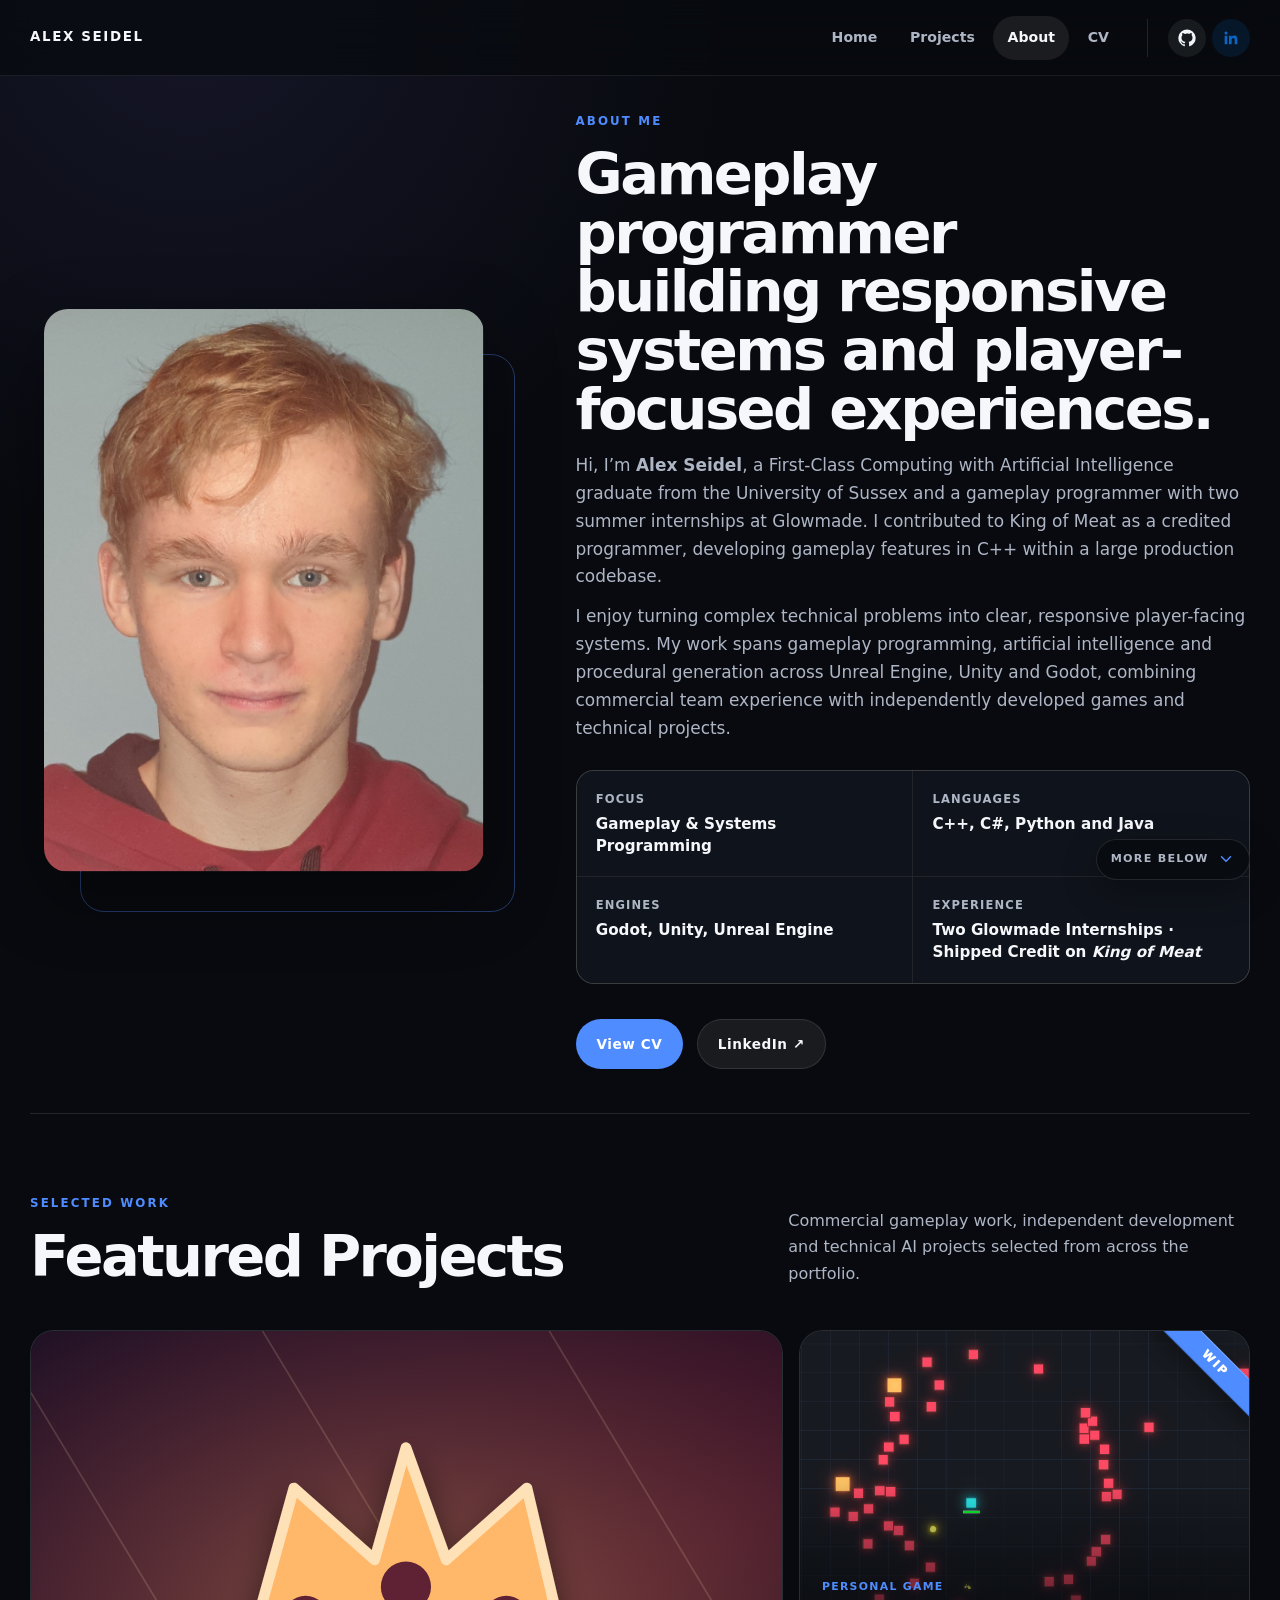
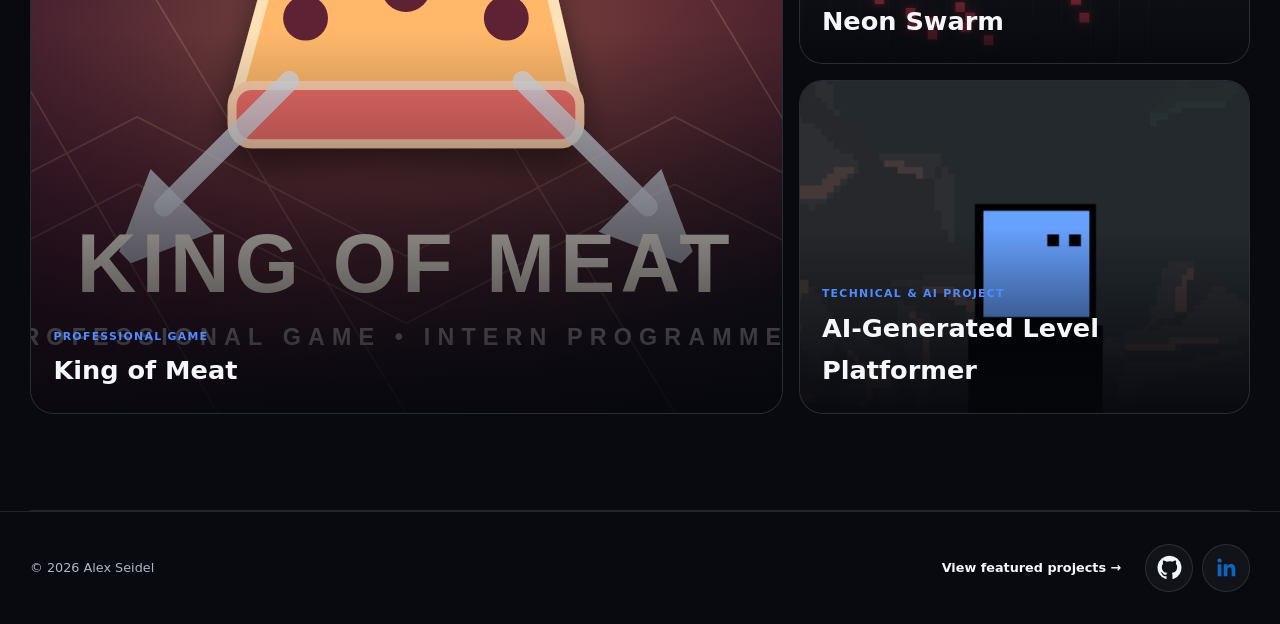
==== about/index.html @ 3e4a8577 "Use directory URLs; add index pages Introduce directory-style pages and clean root redirects. Adds i" ====
<!doctype html>
<html lang="en">
<head>
  <meta charset="utf-8">
  <meta name="viewport" content="width=device-width, initial-scale=1">
  <meta name="description" content="About the game developer behind this portfolio.">
  <title>About Alex Seidel — Graduate Gameplay Programmer</title>
  <link rel="stylesheet" href="../assets/css/styles.css">
</head>
<body>
  <a class="skip-link" href="#main">Skip to content</a>
  <header class="site-header">
    <div class="site-header__inner">
      <a class="brand" href="../">Alex Seidel</a>
      <button class="menu-button" type="button" aria-label="Toggle navigation" aria-expanded="false" data-menu-button><span></span></button>
      <nav class="site-nav" aria-label="Primary navigation" data-nav>
        <a href="../">Home</a>
        <a href="../projects/">Projects</a>
        <a href="../about/" aria-current="page">About</a>
        <a href="../cv/">CV</a>
        <div class="site-nav__socials" aria-label="Social links">
          <a class="social-link" data-social-link="github" href="https://github.com/your-username" target="_blank" rel="noreferrer noopener" aria-label="Alex Seidel on GitHub" title="GitHub">
            <svg viewBox="0 0 24 24" aria-hidden="true" focusable="false"><path fill="currentColor" d="M12 .7a11.5 11.5 0 0 0-3.64 22.41c.58.11.79-.25.79-.56v-2.23c-3.23.7-3.91-1.37-3.91-1.37-.53-1.34-1.29-1.7-1.29-1.7-1.05-.72.08-.71.08-.71 1.17.08 1.78 1.2 1.78 1.2 1.04 1.78 2.72 1.27 3.39.97.1-.75.41-1.27.74-1.56-2.58-.29-5.29-1.29-5.29-5.69 0-1.26.45-2.28 1.19-3.09-.12-.29-.52-1.47.11-3.05 0 0 .97-.31 3.16 1.18A10.9 10.9 0 0 1 12 6.11c.98 0 1.96.13 2.87.39 2.19-1.49 3.16-1.18 3.16-1.18.63 1.58.23 2.76.11 3.05.74.81 1.19 1.83 1.19 3.09 0 4.42-2.72 5.39-5.31 5.68.42.36.79 1.08.79 2.18v3.23c0 .31.21.67.8.56A11.5 11.5 0 0 0 12 .7Z"/></svg>
          </a>
          <a class="social-link" data-social-link="linkedin" href="https://www.linkedin.com/in/your-profile/" target="_blank" rel="noreferrer noopener" aria-label="Alex Seidel on LinkedIn" title="LinkedIn">
            <svg viewBox="0 0 24 24" aria-hidden="true" focusable="false"><path fill="currentColor" d="M20.45 20.45h-3.56v-5.57c0-1.33-.02-3.04-1.85-3.04-1.86 0-2.14 1.45-2.14 2.94v5.67H9.34V8.98h3.42v1.57h.05c.47-.9 1.64-1.85 3.37-1.85 3.6 0 4.27 2.37 4.27 5.46v6.29ZM5.32 7.41a2.06 2.06 0 1 1 0-4.12 2.06 2.06 0 0 1 0 4.12Zm1.78 13.04H3.54V8.98H7.1v11.47Z"/></svg>
          </a>
        </div>
      </nav>
    </div>
  </header>

  <main id="main">
    <section class="about-layout">
      <div class="about-portrait" data-reveal>
        <img src="../assets/images/alex-seidel.png" alt="Portrait of Alex Seidel">
      </div>
      <div class="about-copy" data-reveal>
        <p class="section-kicker">About me</p>
        <h2>Gameplay programmer building responsive systems and player-focused experiences.</h2>
        <p>Hi, I’m <strong>Alex Seidel</strong>, a First-Class Computing with Artificial Intelligence graduate from the University of Sussex and a gameplay programmer with two summer internships at Glowmade. I contributed to King of Meat as a credited programmer, developing gameplay features in C++ within a large production codebase.</p>
        <p>I enjoy turning complex technical problems into clear, responsive player-facing systems. My work spans gameplay programming, artificial intelligence and procedural generation across Unreal Engine, Unity and Godot, combining commercial team experience with independently developed games and technical projects.</p>
        <div class="about-facts">
          <div><span>Focus</span><strong>Gameplay & Systems Programming</strong></div>
          <div><span>Languages</span><strong>C++, C#, Python and Java</strong></div>
          <div><span>Engines</span><strong>Godot, Unity, Unreal Engine</strong></div>
          <div><span>Experience</span><strong>Two Glowmade Internships · Shipped Credit on <i>King of Meat</i></strong></div>
        </div>
        <div class="button-row">
          <a class="button button--primary" href="../cv/">View CV</a>
          <a class="button button--secondary" data-social-link="linkedin" href="https://www.linkedin.com/in/your-profile/" target="_blank" rel="noreferrer noopener">LinkedIn ↗</a>
        </div>
      </div>
      <a class="about-scroll-indicator" href="#about-gallery-title" data-scroll-indicator aria-label="Scroll to featured projects">
        <span>More below</span>
        <svg viewBox="0 0 24 24" aria-hidden="true" focusable="false"><path d="m6 9 6 6 6-6" fill="none" stroke="currentColor" stroke-width="2" stroke-linecap="round" stroke-linejoin="round"/></svg>
      </a>
    </section>

    <section class="about-gallery section-shell section-shell--bordered" aria-labelledby="about-gallery-title">
      <div class="section-heading" data-reveal>
        <div>
          <p class="section-kicker">Selected work</p>
          <h2 id="about-gallery-title">Featured Projects</h2>
        </div>
        <p>Commercial gameplay work, independent development and technical AI projects selected from across the portfolio.</p>
      </div>
      <div class="about-gallery__grid">
        <a class="about-gallery__item about-gallery__item--feature" href="../project/?id=king-of-meat" data-project-id="king-of-meat" data-reveal>
          <img src="https://images.ctfassets.net/z4mnmfs6j6sv/4h1LHXbkjEUbbGQlOaBVBi/f0c1cd339eadbcf42a7bb55231d78669/KoM_StandardEdition_KeyArt2.jpg" alt="Official King of Meat cover artwork" referrerpolicy="no-referrer" onerror="this.onerror=null;this.src='../assets/images/project-king-of-meat.svg'">
          <span class="about-gallery__caption"><small>Professional game</small><strong>King of Meat</strong></span>
        </a>
        <a class="about-gallery__item" href="../project/?id=neon-swarm" data-project-id="neon-swarm" data-reveal>
          <img src="../assets/images/project-neon-swarm-cover.png" alt="Neon Swarm gameplay screenshot with player, enemies and glowing projectiles" loading="lazy">
          <span class="about-gallery__caption"><small>Personal game</small><strong>Neon Swarm</strong></span>
        </a>
        <a class="about-gallery__item" href="../project/?id=ai-level-platformer" data-project-id="ai-level-platformer" data-reveal>
          <img src="../assets/images/project-ai-level-platformer-cover.png" alt="AI-Generated Level Platformer gameplay artwork" loading="lazy">
          <span class="about-gallery__caption"><small>Technical &amp; AI Project</small><strong>AI-Generated Level Platformer</strong></span>
        </a>
      </div>
    </section>
  </main>

  <footer class="site-footer">
    <div class="site-footer__inner"><span>© <span data-current-year></span> Alex Seidel</span><div class="site-footer__end"><a class="footer-project-link" href="../projects/">View featured projects →</a><div class="social-links" aria-label="Social links">
        <a class="social-link" data-social-link="github" href="https://github.com/your-username" target="_blank" rel="noreferrer noopener" aria-label="Alex Seidel on GitHub" title="GitHub">
          <svg viewBox="0 0 24 24" aria-hidden="true" focusable="false"><path fill="currentColor" d="M12 .7a11.5 11.5 0 0 0-3.64 22.41c.58.11.79-.25.79-.56v-2.23c-3.23.7-3.91-1.37-3.91-1.37-.53-1.34-1.29-1.7-1.29-1.7-1.05-.72.08-.71.08-.71 1.17.08 1.78 1.2 1.78 1.2 1.04 1.78 2.72 1.27 3.39.97.1-.75.41-1.27.74-1.56-2.58-.29-5.29-1.29-5.29-5.69 0-1.26.45-2.28 1.19-3.09-.12-.29-.52-1.47.11-3.05 0 0 .97-.31 3.16 1.18A10.9 10.9 0 0 1 12 6.11c.98 0 1.96.13 2.87.39 2.19-1.49 3.16-1.18 3.16-1.18.63 1.58.23 2.76.11 3.05.74.81 1.19 1.83 1.19 3.09 0 4.42-2.72 5.39-5.31 5.68.42.36.79 1.08.79 2.18v3.23c0 .31.21.67.8.56A11.5 11.5 0 0 0 12 .7Z"/></svg>
        </a>
        <a class="social-link" data-social-link="linkedin" href="https://www.linkedin.com/in/your-profile/" target="_blank" rel="noreferrer noopener" aria-label="Alex Seidel on LinkedIn" title="LinkedIn">
          <svg viewBox="0 0 24 24" aria-hidden="true" focusable="false"><path fill="currentColor" d="M20.45 20.45h-3.56v-5.57c0-1.33-.02-3.04-1.85-3.04-1.86 0-2.14 1.45-2.14 2.94v5.67H9.34V8.98h3.42v1.57h.05c.47-.9 1.64-1.85 3.37-1.85 3.6 0 4.27 2.37 4.27 5.46v6.29ZM5.32 7.41a2.06 2.06 0 1 1 0-4.12 2.06 2.06 0 0 1 0 4.12Zm1.78 13.04H3.54V8.98H7.1v11.47Z"/></svg>
        </a>
      </div></div></div>
  </footer>
  <script src="../assets/js/project-data.js"></script>
  <script src="../assets/js/main.js"></script>
</body>
</html>
---- assets/css/styles.css ----
:root {
  color-scheme: dark;
  --bg: #080a0f;
  --bg-raised: #0f131b;
  --bg-soft: #151b25;
  --text: #f6f7fb;
  --muted: #aeb6c5;
  --line: rgba(255,255,255,.11);
  --accent: #4f8cff;
  --accent-2: #8c7cff;
  --accent-3: #ffb86b;
  --shadow: 0 24px 70px rgba(0,0,0,.42);
  --max: 1220px;
  --radius: 24px;
  --header-height: 76px;
  --parallax-y: 0px;
}

* { box-sizing: border-box; }
html { scroll-behavior: smooth; }
body {
  margin: 0;
  min-width: 320px;
  background:
    radial-gradient(circle at 15% 0%, rgba(140,124,255,.10), transparent 34rem),
    var(--bg);
  color: var(--text);
  font-family: Inter, ui-sans-serif, system-ui, -apple-system, BlinkMacSystemFont, "Segoe UI", sans-serif;
  line-height: 1.65;
  -webkit-font-smoothing: antialiased;
}

body::selection { background: var(--accent); color: #ffffff; }
a { color: inherit; }
img { max-width: 100%; display: block; }
button, a { -webkit-tap-highlight-color: transparent; }

.skip-link {
  position: fixed;
  top: 10px;
  left: 10px;
  z-index: 1000;
  transform: translateY(-160%);
  background: var(--text);
  color: var(--bg);
  padding: .65rem 1rem;
  border-radius: 999px;
}
.skip-link:focus { transform: translateY(0); }

.site-header {
  position: fixed;
  inset: 0 0 auto;
  z-index: 100;
  height: var(--header-height);
  display: flex;
  align-items: center;
  border-bottom: 1px solid rgba(255,255,255,.08);
  background: rgba(8,10,15,.72);
  backdrop-filter: blur(18px);
}

.site-header__inner {
  width: min(calc(100% - 40px), var(--max));
  margin-inline: auto;
  display: flex;
  align-items: center;
  justify-content: space-between;
  gap: 1.5rem;
}

.brand {
  display: inline-flex;
  align-items: center;
  gap: .8rem;
  font-size: .84rem;
  font-weight: 800;
  letter-spacing: .12em;
  text-transform: uppercase;
  text-decoration: none;
}


.site-nav { display: flex; align-items: center; gap: .25rem; }
.site-nav a {
  padding: .65rem .9rem;
  color: var(--muted);
  font-size: .88rem;
  font-weight: 700;
  text-decoration: none;
  border-radius: 999px;
  transition: color .2s ease, background .2s ease;
}
.site-nav a:hover,
.site-nav a[aria-current="page"] { color: var(--text); background: rgba(255,255,255,.08); }


.site-nav__socials,
.social-links {
  display: flex;
  align-items: center;
  gap: .35rem;
}
.site-nav__socials {
  margin-left: 1.25rem;
  padding-left: 1.25rem;
  border-left: 1px solid var(--line);
}
.social-link,
.site-nav .social-link {
  width: 38px;
  height: 38px;
  padding: 0;
  display: grid;
  place-items: center;
  flex: 0 0 auto;
  color: var(--muted);
  border: 1px solid transparent;
  border-radius: 50%;
  background: transparent;
  transition: color .2s ease, background .2s ease, border-color .2s ease, transform .2s ease;
}
.social-link svg { width: 18px; height: 18px; }
.social-link[data-social-link="github"] { color: #f0f6fc; }
.social-link[data-social-link="linkedin"] { color: #0a66c2; }
.site-nav .social-link[data-social-link="github"] { background: rgba(240,246,252,.07); }
.site-nav .social-link[data-social-link="linkedin"] { background: rgba(10,102,194,.15); }
.site-nav .social-link[data-social-link="github"]:hover { background: rgba(240,246,252,.14); }
.site-nav .social-link[data-social-link="linkedin"]:hover { background: rgba(10,102,194,.28); }
.social-link:hover,
.site-nav .social-link:hover {
  color: var(--text);
  border-color: var(--line);
  background: rgba(255,255,255,.08);
  transform: translateY(-2px);
}
.social-link:focus-visible {
  outline: 2px solid var(--accent);
  outline-offset: 3px;
}

.menu-button {
  display: none;
  width: 44px;
  aspect-ratio: 1;
  border: 1px solid var(--line);
  border-radius: 12px;
  color: var(--text);
  background: var(--bg-raised);
}
.menu-button span,
.menu-button::before,
.menu-button::after {
  content: "";
  display: block;
  width: 18px;
  height: 2px;
  margin: 4px auto;
  background: currentColor;
  transition: transform .2s ease, opacity .2s ease;
}
.menu-button[aria-expanded="true"] span { opacity: 0; }
.menu-button[aria-expanded="true"]::before { transform: translateY(6px) rotate(45deg); }
.menu-button[aria-expanded="true"]::after { transform: translateY(-6px) rotate(-45deg); }

main { overflow: hidden; }

.hero {
  position: relative;
  min-height: 100svh;
  display: grid;
  align-items: end;
  isolation: isolate;
  background: #0a0e14;
}

.hero::before {
  content: "";
  position: absolute;
  inset: -90px 0 -90px;
  z-index: -3;
  background-image: url('https://images.ctfassets.net/z4mnmfs6j6sv/5gfRbwmhhKftKniTqW216l/c3e1dd0a56fa8452276734190f2e6cc0/KOM_SGF_2025_Screens_Combat_B_1080_CT-000018970.jpg');
  background-position: 72% calc(50% + var(--parallax-y));
  background-size: cover;
  background-repeat: no-repeat;
  filter: saturate(1);
}
.hero::after {
  content: "";
  position: absolute;
  inset: 0;
  z-index: -2;
  background:
    linear-gradient(90deg, rgba(5,7,12,.94) 0%, rgba(5,7,12,.64) 48%, rgba(5,7,12,.22) 100%),
    linear-gradient(0deg, var(--bg) 0%, transparent 42%),
    radial-gradient(circle at 72% 35%, transparent 0, rgba(8,10,15,.25) 50%, rgba(8,10,15,.8) 100%);
}

.hero__noise {
  position: absolute;
  inset: 0;
  z-index: -1;
  opacity: .18;
  pointer-events: none;
  background-image: url("data:image/svg+xml,%3Csvg viewBox='0 0 160 160' xmlns='http://www.w3.org/2000/svg'%3E%3Cfilter id='n'%3E%3CfeTurbulence type='fractalNoise' baseFrequency='.95' numOctaves='4' stitchTiles='stitch'/%3E%3C/filter%3E%3Crect width='100%25' height='100%25' filter='url(%23n)' opacity='.25'/%3E%3C/svg%3E");
}

.hero__content {
  width: min(calc(100% - 40px), var(--max));
  margin: 0 auto;
  padding: calc(var(--header-height) + 5rem) 0 9vh;
}

.eyebrow,
.section-kicker {
  margin: 0 0 .9rem;
  color: var(--accent);
  font-size: .74rem;
  font-weight: 900;
  letter-spacing: .18em;
  text-transform: uppercase;
}

.hero h1,
.page-hero h1,
.project-detail h1 {
  margin: 0;
  max-width: 900px;
  font-size: clamp(3.6rem, 10vw, 8.9rem);
  line-height: .86;
  letter-spacing: -.065em;
  text-wrap: balance;
}

.hero__name {
  white-space: nowrap;
}

.hero__name-word {
  display: inline-block;
  width: auto;
  height: .87em;
  vertical-align: -.04em;
}

.hero__name-word--outline {
  margin-left: .015em;
}

.hero__lede {
  max-width: 650px;
  margin: 2rem 0 0;
  color: #d7dce7;
  font-size: clamp(1.05rem, 1.8vw, 1.3rem);
}

.button-row { display: flex; flex-wrap: wrap; gap: .85rem; margin-top: 2.2rem; }
.button {
  display: inline-flex;
  align-items: center;
  justify-content: center;
  min-height: 50px;
  padding: .82rem 1.25rem;
  border: 1px solid transparent;
  border-radius: 999px;
  font-size: .85rem;
  font-weight: 850;
  letter-spacing: .04em;
  text-decoration: none;
  transition: transform .2s ease, border-color .2s ease, background .2s ease;
}
.button:hover { transform: translateY(-2px); }
.button--primary { background: var(--accent); color: #ffffff; }
.button--primary:hover { background: #70a4ff; }
.button--secondary { background: rgba(255,255,255,.07); border-color: var(--line); color: var(--text); }
.button--secondary:hover { border-color: rgba(255,255,255,.32); background: rgba(255,255,255,.12); }
.button--ghost { border-color: rgba(255,255,255,.28); }

.hero__scroll {
  position: absolute;
  right: max(20px, calc((100vw - var(--max)) / 2));
  bottom: 9vh;
  color: var(--muted);
  font-size: .7rem;
  font-weight: 800;
  letter-spacing: .15em;
  text-transform: uppercase;
  writing-mode: vertical-rl;
}
.hero__scroll::after {
  content: "";
  display: inline-block;
  width: 1px;
  height: 60px;
  margin-top: .9rem;
  background: linear-gradient(var(--accent), transparent);
}

.intro-strip {
  width: min(calc(100% - 40px), var(--max));
  margin: 0 auto;
  padding: 7rem 0;
  display: grid;
  grid-template-columns: minmax(0, .8fr) minmax(0, 1.2fr);
  gap: clamp(2rem, 8vw, 8rem);
  border-bottom: 1px solid var(--line);
}
.intro-strip h2,
.section-heading h2,
.detail-grid h2,
.project-cta h2,
.about-copy h2 {
  margin: 0;
  font-size: clamp(2rem, 4.5vw, 4.4rem);
  line-height: 1.02;
  letter-spacing: -.045em;
  text-wrap: balance;
}
.intro-strip p:last-child { margin: 0; color: var(--muted); font-size: 1.08rem; }

.projects-page--themed {
  background-color: #080a0f;
  background-image:
    linear-gradient(rgba(8,10,15,.88), rgba(8,10,15,.88)),
    url("https://images.ctfassets.net/5lpapfxq15sk/2YlFc3fLD7WxkIKqhWdfcm/f9be84fcb40bd7795d654e33412e2970/KOM_SGF_2025_Screens_Combat_E_1080_CT-000018970.jpg");
  background-position: center, center center;
  background-size: auto, cover;
  background-repeat: repeat, no-repeat;
  background-attachment: scroll, fixed;
}
.projects-page--themed .page-hero,
.projects-page--themed .section-heading {
  position: relative;
  text-shadow: 0 2px 20px rgba(0,0,0,.72);
}

.page-hero {
  width: min(calc(100% - 40px), var(--max));
  margin: 0 auto;
  padding: calc(var(--header-height) + 7rem) 0 6rem;
  border-bottom: 1px solid var(--line);
}
.page-hero h1 { font-size: clamp(3.4rem, 8vw, 7.5rem); }
.page-hero > h1 + p { margin: 1.75rem 0 0; max-width: 650px; color: var(--muted); font-size: 1.12rem; }

.project-category {
  width: min(calc(100% - 40px), var(--max));
  margin: 0 auto;
  padding: 6.5rem 0 0;
}
.project-category:last-of-type { padding-bottom: 7rem; }
.section-heading {
  display: grid;
  grid-template-columns: minmax(0, 1fr) minmax(280px, .65fr);
  gap: 3rem;
  align-items: end;
  margin-bottom: 2.7rem;
}
.section-heading p:last-child { margin: 0; color: var(--muted); }
.project-list { display: grid; gap: 1px; background: var(--line); border: 1px solid var(--line); border-radius: var(--radius); overflow: hidden; }

.project-row {
  min-height: 430px;
  display: grid;
  grid-template-columns: minmax(0, 1.08fr) minmax(0, .92fr);
  background: var(--bg-raised);
}
.project-row--reverse { grid-template-columns: minmax(0, .92fr) minmax(0, 1.08fr); }
.project-row--reverse .project-row__media { order: 2; }
.project-row__media {
  position: relative;
  min-height: 360px;
  overflow: hidden;
  background: var(--bg-soft);
}
.project-row__media::after {
  content: "";
  position: absolute;
  inset: 0;
  background: linear-gradient(135deg, transparent, rgba(0,0,0,.38));
}
.project-row__media img { width: 100%; height: 100%; object-fit: cover; transition: transform .65s cubic-bezier(.2,.8,.2,1), filter .4s ease; }
.project-row__media:hover img { transform: scale(1.045); filter: saturate(1.18); }

/* Shared project-status ribbon. Project data controls whether it is rendered. */
.project-status-ribbon {
  position: absolute;
  top: 1.15rem;
  right: -2.65rem;
  z-index: 4;
  width: 9.5rem;
  padding: .42rem 0;
  border-top: 1px solid rgba(255,255,255,.28);
  border-bottom: 1px solid rgba(0,0,0,.28);
  background: var(--accent);
  color: #fff;
  box-shadow: 0 7px 20px rgba(0,0,0,.32);
  font-size: .72rem;
  font-weight: 950;
  letter-spacing: .18em;
  line-height: 1;
  text-align: center;
  text-transform: uppercase;
  transform: rotate(45deg);
  pointer-events: none;
  user-select: none;
}
.project-row__media-label {
  position: absolute;
  z-index: 2;
  right: 1.4rem;
  bottom: 1.4rem;
  padding: .55rem .85rem;
  border: 1px solid rgba(255,255,255,.22);
  border-radius: 999px;
  background: rgba(8,10,15,.68);
  backdrop-filter: blur(10px);
  font-size: .72rem;
  font-weight: 800;
  letter-spacing: .08em;
  text-transform: uppercase;
}
.project-row__content { display: flex; flex-direction: column; justify-content: center; padding: clamp(2rem, 5vw, 5rem); }
.project-row__content h3 { margin: 0; font-size: clamp(2rem, 4vw, 3.8rem); line-height: 1; letter-spacing: -.045em; }
.project-row__content > p:not(.eyebrow) { margin: 1.4rem 0; color: var(--muted); }
.tag-list { display: flex; flex-wrap: wrap; gap: .5rem; margin-bottom: 2rem; }
.tag-list span { padding: .38rem .65rem; border: 1px solid var(--line); border-radius: 999px; color: #c9cfdb; font-size: .72rem; font-weight: 750; }
.text-link { align-self: flex-start; color: var(--text); font-weight: 850; text-decoration: none; border-bottom: 1px solid var(--accent); }
.text-link:hover { color: var(--accent); }

.about-layout {
  width: min(calc(100% - 40px), var(--max));
  margin: 0 auto;
  padding: calc(var(--header-height) + 7rem) 0 7rem;
  display: grid;
  grid-template-columns: minmax(300px, .82fr) minmax(0, 1.18fr);
  gap: clamp(3rem, 9vw, 9rem);
  align-items: center;
}
.about-portrait { position: relative; }
.about-portrait::before {
  content: "";
  position: absolute;
  inset: 8% -7% -7% 8%;
  z-index: -1;
  border: 1px solid rgba(79,140,255,.38);
  border-radius: var(--radius);
}
.about-portrait img { width: 100%; aspect-ratio: 528 / 676; object-fit: cover; border-radius: var(--radius); box-shadow: var(--shadow); }
.about-copy > p:not(.section-kicker) { color: var(--muted); font-size: 1.06rem; }
.about-facts { display: grid; grid-template-columns: repeat(2, 1fr); gap: 1px; margin: 2.4rem 0; background: var(--line); border: 1px solid var(--line); border-radius: 18px; overflow: hidden; }
.about-facts div { padding: 1.2rem; background: var(--bg-raised); }
.about-facts span { display: block; color: var(--muted); font-size: .72rem; font-weight: 750; letter-spacing: .1em; text-transform: uppercase; }
.about-facts strong { display: block; margin-top: .25rem; font-size: .95rem; }

.project-detail { padding-top: var(--header-height); }
.project-detail--themed {
  background:
    linear-gradient(rgba(8,10,15,var(--project-page-overlay, .84)), rgba(8,10,15,var(--project-page-overlay, .84))),
    var(--project-page-background) var(--project-page-background-position, center top) / var(--project-page-background-size, cover) var(--project-page-background-repeat, no-repeat);
  background-attachment: scroll, var(--project-page-background-attachment, fixed);
}
.project-detail--themed .project-detail__header,
.project-detail--themed .section-shell {
  position: relative;
}
.project-detail--themed .project-detail__intro,
.project-detail--themed .prose,
.project-detail--themed .contribution-list,
.project-detail--themed .project-trailer__heading,
.project-detail--themed .project-cta > div:first-child {
  text-shadow: 0 2px 20px rgba(0,0,0,.7);
}
.project-detail__header { width: min(calc(100% - 40px), var(--max)); margin: 0 auto; padding: 6rem 0; display: grid; grid-template-columns: minmax(0,.85fr) minmax(0,1.15fr); gap: 5rem; align-items: center; }
.project-detail h1 { font-size: clamp(3.4rem, 7vw, 7rem); }
.project-detail__lede { max-width: 600px; color: var(--muted); font-size: 1.15rem; }
.project-cover { position: relative; overflow: hidden; border-radius: var(--radius); box-shadow: var(--shadow); }
.project-detail__hero { display: block; width: 100%; aspect-ratio: 1.15; object-fit: cover; border-radius: 0; box-shadow: none; }
.project-detail__hero--contain { object-fit: contain; background: rgba(255,255,255,.06); }
.back-link { display: inline-block; margin-bottom: 3.5rem; color: var(--muted); font-weight: 750; text-decoration: none; }
.back-link:hover { color: var(--accent); }
.project-detail__meta { display: grid; gap: 1rem; margin-top: 2.5rem; padding-top: 1.6rem; border-top: 1px solid var(--line); }
.project-detail__meta div { display: grid; grid-template-columns: 120px 1fr; gap: 1rem; }
.project-detail__meta span { color: var(--muted); font-size: .75rem; font-weight: 800; letter-spacing: .1em; text-transform: uppercase; }
.project-detail__meta strong { font-size: .92rem; }
.section-shell { width: min(calc(100% - 40px), var(--max)); margin: 0 auto; padding: 6rem 0; }
.section-shell--bordered { border-top: 1px solid var(--line); border-bottom: 1px solid var(--line); }
.detail-grid { display: grid; grid-template-columns: minmax(0,.72fr) minmax(0,1.28fr); gap: clamp(3rem, 9vw, 9rem); }
.prose { color: var(--muted); font-size: 1.08rem; }
.prose p:first-child { margin-top: 0; color: var(--text); font-size: 1.28rem; }
.contribution-list { margin: 0; padding: 0; list-style: none; counter-reset: contribution; }
.contribution-list li { position: relative; padding: 1.2rem 0 1.2rem 4.3rem; border-bottom: 1px solid var(--line); color: #d7dce7; counter-increment: contribution; }
.contribution-list li::before { content: "0" counter(contribution); position: absolute; left: 0; color: var(--accent); font-size: .78rem; font-weight: 900; letter-spacing: .1em; }
.project-cta { display: flex; align-items: end; justify-content: space-between; gap: 3rem; }

.site-footer { border-top: 1px solid var(--line); }
.site-footer__inner { width: min(calc(100% - 40px), var(--max)); margin: 0 auto; padding: 2rem 0; display: flex; align-items: center; justify-content: space-between; gap: 2rem; color: var(--muted); font-size: .8rem; }
.site-footer a { text-decoration: none; }
.site-footer a:hover { color: var(--text); }
.site-footer__end { display: flex; align-items: center; gap: 1.5rem; }
.footer-project-link { font-weight: 800; color: var(--text); }
.footer-project-link:hover { color: var(--accent); }
.site-footer .social-links { gap: .55rem; }
.site-footer .social-link { width: 48px; height: 48px; border-color: var(--line); background: rgba(255,255,255,.04); }
.site-footer .social-link svg { width: 25px; height: 25px; }
.site-footer .social-link[data-social-link="github"]:hover { background: rgba(240,246,252,.13); }
.site-footer .social-link[data-social-link="linkedin"]:hover { background: rgba(10,102,194,.25); }

[data-reveal] { opacity: 0; transform: translateY(22px); transition: opacity .7s ease, transform .7s cubic-bezier(.2,.8,.2,1); }
[data-reveal].is-visible { opacity: 1; transform: none; }

@media (max-width: 820px) {
  :root { --header-height: 68px; }
  .projects-page--themed { background-attachment: scroll; }
  .project-detail--themed { background-attachment: scroll; }
  .menu-button { display: block; }
  .site-nav {
    position: fixed;
    top: calc(var(--header-height) + 8px);
    left: 20px;
    right: 20px;
    display: grid;
    padding: .65rem;
    border: 1px solid var(--line);
    border-radius: 16px;
    background: rgba(15,19,27,.96);
    box-shadow: var(--shadow);
    transform: translateY(-12px);
    opacity: 0;
    pointer-events: none;
    transition: .2s ease;
  }
  .site-nav.is-open { transform: none; opacity: 1; pointer-events: auto; }
  .site-nav a { padding: .9rem 1rem; }
  .site-nav__socials { margin: .35rem 0 0; padding: .65rem .35rem .15rem; border-top: 1px solid var(--line); border-left: 0; }
  .site-nav .social-link { width: 42px; height: 42px; padding: 0; }
  .hero__scroll { display: none; }
  .hero::after { background: linear-gradient(90deg, rgba(5,7,12,.94), rgba(5,7,12,.52)), linear-gradient(0deg, var(--bg), transparent 50%); }
  .intro-strip,
  .section-heading,
  .about-layout,
  .project-detail__header,
  .detail-grid { grid-template-columns: 1fr; }
  .intro-strip { gap: 2rem; }
  .section-heading { gap: 1rem; }
  .project-row,
  .project-row--reverse { grid-template-columns: 1fr; }
  .project-row--reverse .project-row__media { order: 0; }
  .project-row__content { min-height: 350px; }
  .about-layout { padding-top: calc(var(--header-height) + 4rem); }
  .about-portrait { max-width: 560px; }
  .project-detail__header { gap: 3rem; }
  .project-detail__intro { order: 2; }
  .project-detail__hero { order: 1; }
  .back-link { margin-bottom: 2rem; }
  .project-cta { align-items: flex-start; flex-direction: column; }
}

@media (max-width: 520px) {
  .site-header__inner,
  .hero__content,
  .intro-strip,
  .page-hero,
  .project-category,
  .about-layout,
  .project-detail__header,
  .section-shell,
  .site-footer__inner { width: min(calc(100% - 28px), var(--max)); }
  .brand { font-size: .72rem; }
  .hero__content { padding-bottom: 4.5rem; }
  .hero h1 { font-size: clamp(3.3rem, 18vw, 5rem); }
  .button-row { display: grid; }
  .button { width: 100%; }
  .page-hero { padding-top: calc(var(--header-height) + 4.5rem); }
  .project-category { padding-top: 4.5rem; }
  .project-row__media { min-height: 250px; }
  .project-row__content { min-height: 0; padding: 2rem 1.4rem 2.4rem; }
  .about-facts { grid-template-columns: 1fr; }
  .project-detail__header { padding: 3rem 0 4rem; }
  .project-detail__meta div { grid-template-columns: 1fr; gap: .25rem; }
  .section-shell { padding: 4rem 0; }
  .site-footer__inner { align-items: flex-start; flex-direction: column; gap: .75rem; }
  .site-footer__end { width: 100%; justify-content: space-between; flex-wrap: wrap; }
}

@media (prefers-reduced-motion: reduce) {
  html { scroll-behavior: auto; }
  *, *::before, *::after { animation-duration: .01ms !important; animation-iteration-count: 1 !important; transition-duration: .01ms !important; }
  [data-reveal] { opacity: 1; transform: none; }
}

/* About-page viewport fit and qualifications */
.about-layout {
  min-height: 100svh;
  padding-top: calc(var(--header-height) + 2.25rem);
  padding-bottom: 2.75rem;
  gap: clamp(2.25rem, 6vw, 6rem);
}
.about-portrait {
  justify-self: center;
  width: 100%;
  max-width: 440px;
}
.about-copy > p:not(.section-kicker) { margin-block: .75rem; }
.about-facts { margin: 1.65rem 0; }
.about-facts strong { line-height: 1.45; }

/* Featured-project category shortcuts */
.project-jump-nav {
  display: flex;
  flex-wrap: wrap;
  gap: .75rem;
  margin-top: 2rem;
}
.project-jump-nav .button { min-height: 46px; }
.project-category { scroll-margin-top: calc(var(--header-height) + 1.5rem); }
.project-row__button { align-self: flex-start; min-height: 46px; }

@media (max-width: 820px) {
  .about-layout {
    min-height: auto;
    padding-top: calc(var(--header-height) + 2.5rem);
    padding-bottom: 4rem;
  }
  .about-portrait { max-width: 440px; }
}

@media (max-width: 520px) {
  .project-jump-nav { display: grid; }
  .project-jump-nav .button { width: 100%; }
  .about-layout { padding-top: calc(var(--header-height) + 2rem); }
}


/* About-page image gallery */
.about-gallery { padding-top: 5rem; padding-bottom: 6rem; }
.about-gallery__grid {
  display: grid;
  grid-template-columns: minmax(0, 1.25fr) minmax(260px, .75fr);
  grid-template-rows: repeat(2, minmax(230px, 1fr));
  gap: 1rem;
}
.about-gallery__item {
  position: relative;
  min-height: 230px;
  overflow: hidden;
  border: 1px solid var(--line);
  border-radius: var(--radius);
  background: var(--bg-raised);
  color: var(--text);
  text-decoration: none;
}
.about-gallery__item--feature { grid-row: 1 / span 2; min-height: 476px; }
.about-gallery__item::after {
  content: "";
  position: absolute;
  inset: 0;
  background: linear-gradient(0deg, rgba(5,7,12,.9), transparent 56%);
  pointer-events: none;
}
.about-gallery__item img { width: 100%; height: 100%; object-fit: cover; transition: transform .55s cubic-bezier(.2,.8,.2,1), filter .35s ease; }
.about-gallery__item:hover img { transform: scale(1.035); filter: saturate(1.12); }
.about-gallery__caption { position: absolute; z-index: 2; left: 1.4rem; right: 1.4rem; bottom: 1.3rem; }
.about-gallery__caption small { display: block; margin-bottom: .25rem; color: var(--accent); font-size: .68rem; font-weight: 850; letter-spacing: .12em; text-transform: uppercase; }
.about-gallery__caption strong { display: block; font-size: clamp(1.2rem, 2vw, 1.75rem); }

/* CV preview page */
.cv-page { width: min(calc(100% - 40px), var(--max)); margin: 0 auto; padding: calc(var(--header-height) + 3.5rem) 0 6rem; }
.cv-page__header { display: flex; align-items: end; justify-content: space-between; gap: 3rem; margin-bottom: 2.2rem; }
.cv-page__header h1 { margin: 0; font-size: clamp(3rem, 7vw, 6.5rem); line-height: .92; letter-spacing: -.055em; }
.cv-page__header p:last-child { max-width: 580px; margin-bottom: 0; color: var(--muted); font-size: 1.05rem; }
.cv-page__actions { flex: 0 0 auto; justify-content: flex-end; margin-top: 0; }
.cv-viewer { overflow: hidden; min-height: 78vh; border: 1px solid var(--line); border-radius: var(--radius); background: #d8d8d8; box-shadow: var(--shadow); }
.cv-viewer object { display: block; width: 100%; height: 78vh; min-height: 720px; border: 0; }
.cv-viewer__fallback { display: grid; place-items: center; align-content: center; min-height: 70vh; padding: 2rem; color: #111; text-align: center; }
.project-detail__media { min-width: 0; }
.project-image-credit { margin: .7rem .25rem 0; color: var(--muted); font-size: .72rem; text-align: right; }

@media (max-width: 820px) {
  .about-gallery__grid { grid-template-columns: 1fr 1fr; grid-template-rows: minmax(360px, auto) minmax(220px, auto); }
  .about-gallery__item--feature { grid-column: 1 / -1; grid-row: auto; min-height: 360px; }
  .cv-page__header { align-items: flex-start; flex-direction: column; gap: 1.5rem; }
  .cv-page__actions { justify-content: flex-start; }
}

@media (max-width: 520px) {
  .about-gallery { padding-top: 4rem; padding-bottom: 4rem; }
  .about-gallery__grid { grid-template-columns: 1fr; grid-template-rows: none; }
  .about-gallery__item, .about-gallery__item--feature { grid-column: auto; min-height: 260px; }
  .cv-page { width: min(calc(100% - 28px), var(--max)); padding-top: calc(var(--header-height) + 2.5rem); padding-bottom: 4rem; }
  .cv-page__actions { display: grid; width: 100%; }
  .cv-viewer, .cv-viewer object { min-height: 620px; height: 72vh; }
}


/* Project trailer */
.project-trailer {
  display: grid;
  grid-template-columns: minmax(220px, .68fr) minmax(0, 1.32fr);
  gap: clamp(2.5rem, 7vw, 6rem);
  align-items: start;
}
.project-trailer__heading > p:last-child {
  max-width: 34rem;
  color: var(--muted);
}
.project-trailer__media { min-width: 0; }
.video-embed {
  position: relative;
  overflow: hidden;
  width: 100%;
  aspect-ratio: 16 / 9;
  border: 1px solid var(--line);
  border-radius: var(--radius);
  background: #05070c;
  box-shadow: var(--shadow);
}
.video-embed iframe {
  position: absolute;
  inset: 0;
  width: 100%;
  height: 100%;
  border: 0;
}
.project-trailer__link {
  display: inline-block;
  margin-top: .9rem;
  color: var(--muted);
  font-size: .82rem;
  font-weight: 800;
  letter-spacing: .04em;
  text-decoration: none;
}
.project-trailer__link:hover { color: var(--text); }

@media (max-width: 820px) {
  .project-trailer { grid-template-columns: 1fr; gap: 1.75rem; }
}


/* About-page scroll cue */
.about-scroll-indicator {
  position: fixed;
  right: max(20px, calc((100vw - var(--max)) / 2));
  bottom: 1.25rem;
  z-index: 60;
  display: flex;
  align-items: center;
  gap: .55rem;
  padding: .65rem .85rem;
  border: 1px solid var(--line);
  border-radius: 999px;
  background: rgba(8,10,15,.82);
  color: var(--muted);
  backdrop-filter: blur(14px);
  font-size: .7rem;
  font-weight: 850;
  letter-spacing: .11em;
  text-decoration: none;
  text-transform: uppercase;
  box-shadow: 0 12px 35px rgba(0,0,0,.28);
  transition: opacity .25s ease, transform .25s ease, color .2s ease, border-color .2s ease;
}
.about-scroll-indicator svg {
  width: 18px;
  height: 18px;
  color: var(--accent);
  animation: about-scroll-bounce 1.5s ease-in-out infinite;
}
.about-scroll-indicator:hover { color: var(--text); border-color: rgba(79,140,255,.55); }
.about-scroll-indicator.is-hidden { opacity: 0; transform: translateY(12px); pointer-events: none; }
@keyframes about-scroll-bounce {
  0%, 100% { transform: translateY(-2px); }
  50% { transform: translateY(3px); }
}

/* Project detail image gallery */
.project-gallery__heading { margin-bottom: 2.2rem; }
.project-gallery__grid {
  display: grid;
  grid-template-columns: minmax(0, 1.2fr) minmax(280px, .8fr);
  grid-template-rows: repeat(2, minmax(250px, 1fr));
  gap: 1rem;
}
.project-gallery__item {
  position: relative;
  min-height: 250px;
  margin: 0;
  overflow: hidden;
  border: 1px solid var(--line);
  border-radius: var(--radius);
  background: var(--bg-raised);
}
.project-gallery__item--feature { grid-row: 1 / span 2; min-height: 516px; }
.project-gallery__item a { display: block; width: 100%; height: 100%; }
.project-gallery__item a::after {
  content: "";
  position: absolute;
  inset: 0;
  background: linear-gradient(0deg, rgba(5,7,12,.78), transparent 48%);
  pointer-events: none;
}
.project-gallery__item img {
  width: 100%;
  height: 100%;
  object-fit: cover;
  transition: transform .55s cubic-bezier(.2,.8,.2,1), filter .35s ease;
}
.project-gallery__item:hover img { transform: scale(1.035); filter: saturate(1.1); }
.project-gallery__item figcaption {
  position: absolute;
  z-index: 2;
  left: 1.25rem;
  right: 1.25rem;
  bottom: 1.05rem;
  color: var(--text);
  font-size: .88rem;
  font-weight: 850;
  letter-spacing: .025em;
  pointer-events: none;
}
.project-gallery__credit {
  margin: .9rem .2rem 0;
  color: var(--muted);
  font-size: .72rem;
  text-align: right;
}
.project-gallery__credit a { color: inherit; text-decoration: none; }
.project-gallery__credit a:hover { color: var(--text); }

@media (max-width: 820px) {
  .about-scroll-indicator { right: 20px; }
  .project-gallery__grid {
    grid-template-columns: 1fr 1fr;
    grid-template-rows: minmax(350px, auto) minmax(220px, auto);
  }
  .project-gallery__item--feature { grid-column: 1 / -1; grid-row: auto; min-height: 350px; }
}

@media (max-width: 520px) {
  .about-scroll-indicator {
    right: 14px;
    bottom: 14px;
  }
  .about-scroll-indicator span { display: none; }
  .about-scroll-indicator { width: 46px; height: 46px; justify-content: center; padding: 0; }
  .project-gallery__grid { grid-template-columns: 1fr; grid-template-rows: none; }
  .project-gallery__item,
  .project-gallery__item--feature { grid-column: auto; min-height: 260px; }
  .project-gallery__credit { text-align: left; }
}

@media (prefers-reduced-motion: reduce) {
  .about-scroll-indicator svg { animation: none; }
}


/* Illustrated project-detail sections */
.detail-grid--illustrated > div:first-child {
  display: flex;
  min-width: 0;
  flex-direction: column;
}
.detail-section-visual {
  position: relative;
  min-height: 230px;
  margin: 2rem 0 0;
  overflow: hidden;
  border: 1px solid var(--line);
  border-radius: calc(var(--radius) - 6px);
  background: var(--bg-raised);
  box-shadow: 0 18px 48px rgba(0,0,0,.26);
}
.detail-section-visual::after {
  content: "";
  position: absolute;
  inset: 0;
  background:
    linear-gradient(145deg, rgba(79,140,255,.16), transparent 42%),
    linear-gradient(0deg, rgba(5,7,12,.62), transparent 54%);
  pointer-events: none;
}
.detail-section-visual img {
  width: 100%;
  height: 100%;
  min-height: 230px;
  object-fit: cover;
  transition: transform .55s cubic-bezier(.2,.8,.2,1), filter .35s ease;
}
.detail-section-visual:hover img {
  transform: scale(1.035);
  filter: saturate(1.1);
}
.detail-section-visual figcaption {
  position: absolute;
  z-index: 2;
  left: 1rem;
  right: 1rem;
  bottom: .85rem;
  color: rgba(255,255,255,.9);
  font-size: .72rem;
  font-weight: 800;
  letter-spacing: .05em;
  text-transform: uppercase;
}
.project-gallery__heading {
  display: block;
}

@media (max-width: 820px) {
  .detail-section-visual {
    max-width: 620px;
    min-height: 300px;
  }
  .detail-section-visual img { min-height: 300px; }
}

@media (max-width: 520px) {
  .detail-section-visual,
  .detail-section-visual img { min-height: 230px; }
}
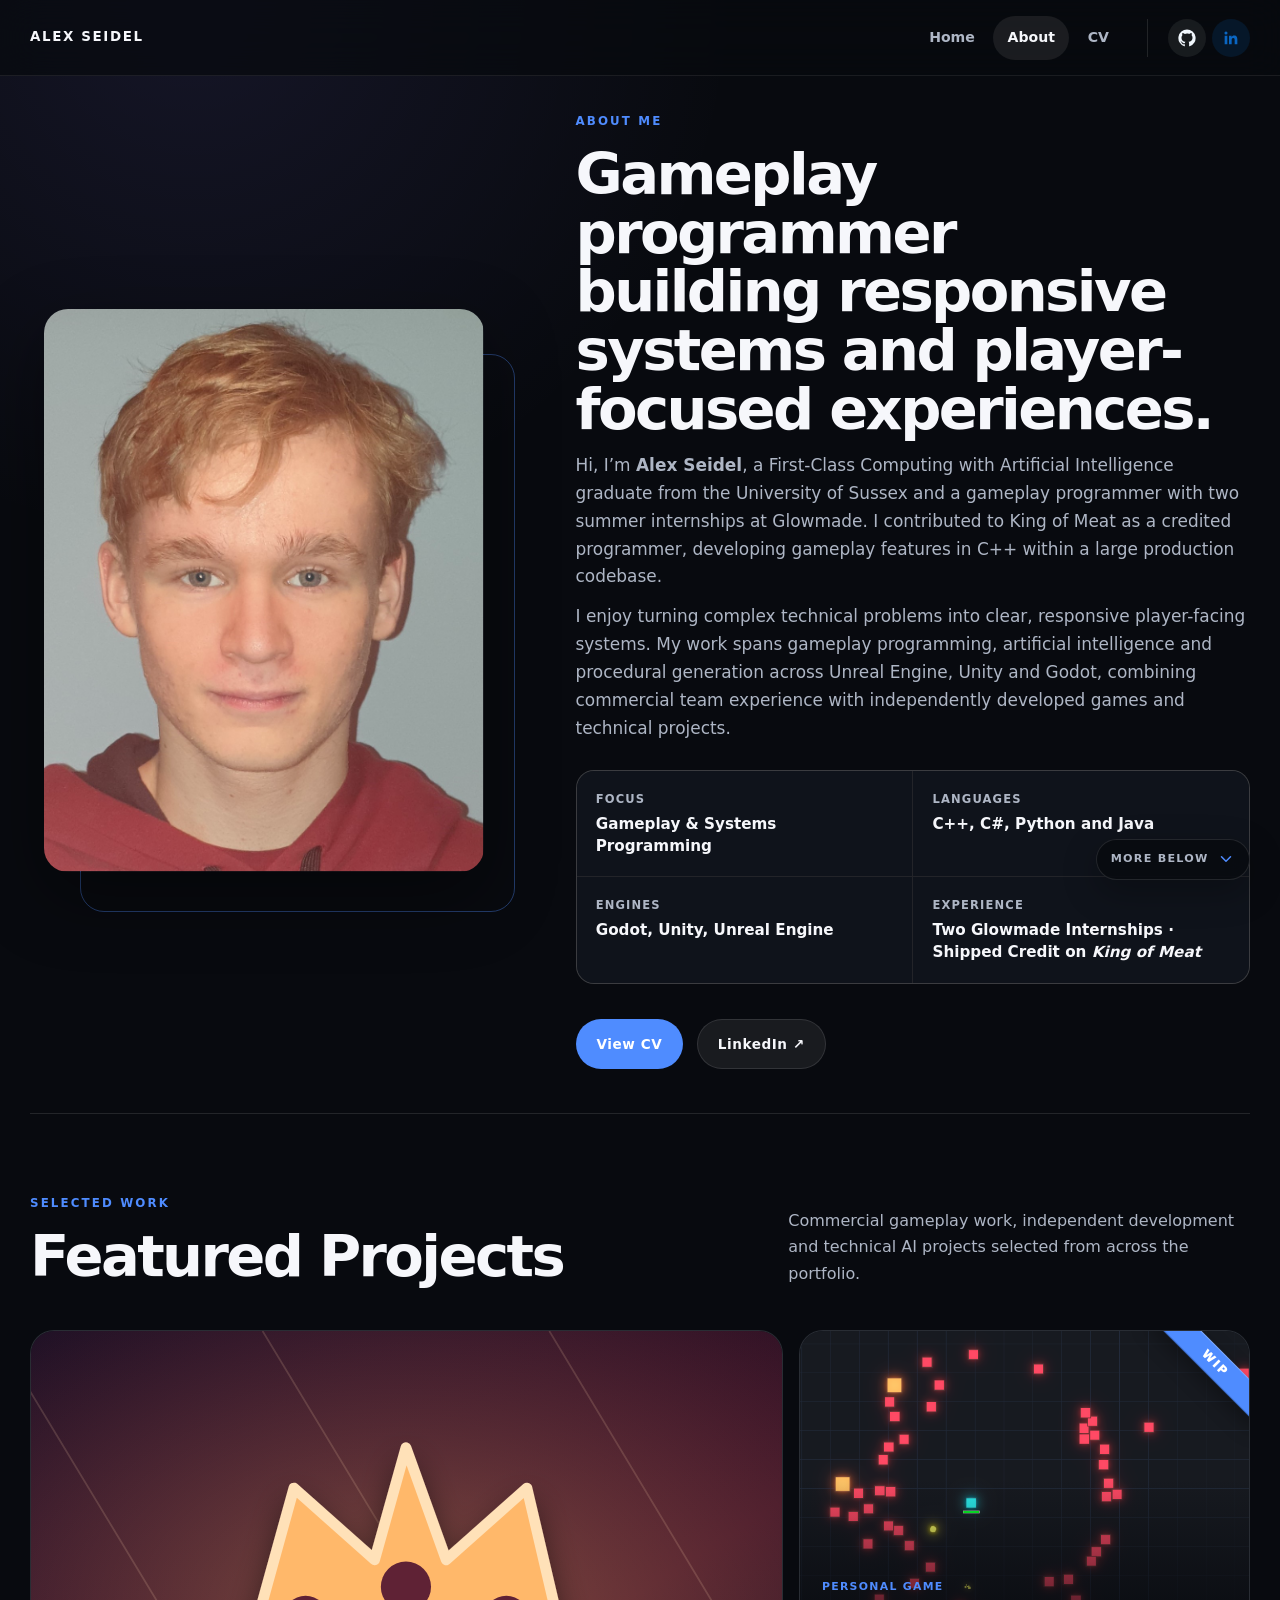
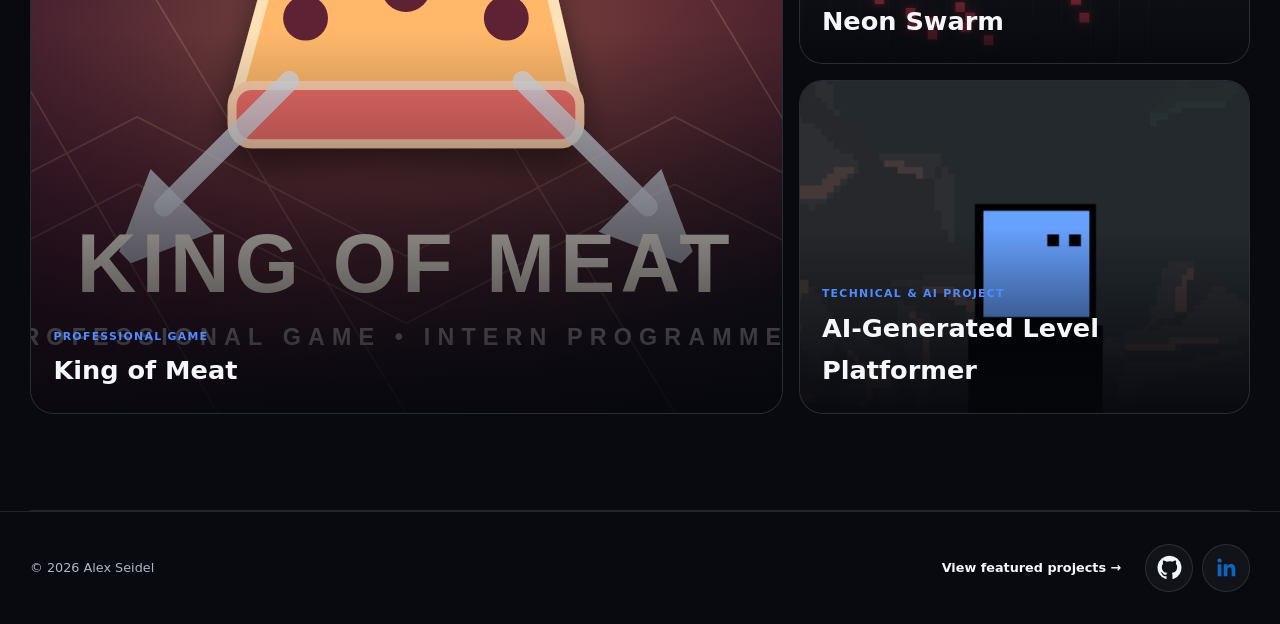
==== commit 5da8a802: "Move featured projects to home page This change moves the featured projects section onto the home pa" ====
--- a/about/index.html
+++ b/about/index.html
@@ -15,7 +15,6 @@
       <button class="menu-button" type="button" aria-label="Toggle navigation" aria-expanded="false" data-menu-button><span></span></button>
       <nav class="site-nav" aria-label="Primary navigation" data-nav>
         <a href="../">Home</a>
-        <a href="../projects/">Projects</a>
         <a href="../about/" aria-current="page">About</a>
         <a href="../cv/">CV</a>
         <div class="site-nav__socials" aria-label="Social links">
@@ -83,7 +82,7 @@
   </main>
 
   <footer class="site-footer">
-    <div class="site-footer__inner"><span>© <span data-current-year></span> Alex Seidel</span><div class="site-footer__end"><a class="footer-project-link" href="../projects/">View featured projects →</a><div class="social-links" aria-label="Social links">
+    <div class="site-footer__inner"><span>© <span data-current-year></span> Alex Seidel</span><div class="site-footer__end"><a class="footer-project-link" href="../#projects">View featured projects →</a><div class="social-links" aria-label="Social links">
         <a class="social-link" data-social-link="github" href="https://github.com/your-username" target="_blank" rel="noreferrer noopener" aria-label="Alex Seidel on GitHub" title="GitHub">
           <svg viewBox="0 0 24 24" aria-hidden="true" focusable="false"><path fill="currentColor" d="M12 .7a11.5 11.5 0 0 0-3.64 22.41c.58.11.79-.25.79-.56v-2.23c-3.23.7-3.91-1.37-3.91-1.37-.53-1.34-1.29-1.7-1.29-1.7-1.05-.72.08-.71.08-.71 1.17.08 1.78 1.2 1.78 1.2 1.04 1.78 2.72 1.27 3.39.97.1-.75.41-1.27.74-1.56-2.58-.29-5.29-1.29-5.29-5.69 0-1.26.45-2.28 1.19-3.09-.12-.29-.52-1.47.11-3.05 0 0 .97-.31 3.16 1.18A10.9 10.9 0 0 1 12 6.11c.98 0 1.96.13 2.87.39 2.19-1.49 3.16-1.18 3.16-1.18.63 1.58.23 2.76.11 3.05.74.81 1.19 1.83 1.19 3.09 0 4.42-2.72 5.39-5.31 5.68.42.36.79 1.08.79 2.18v3.23c0 .31.21.67.8.56A11.5 11.5 0 0 0 12 .7Z"/></svg>
         </a>
--- a/assets/css/styles.css
+++ b/assets/css/styles.css
@@ -13,7 +13,7 @@
   --max: 1220px;
   --radius: 24px;
   --header-height: 76px;
-  --parallax-y: 0px;
+  --page-gutter: 20px;
 }
 
 * { box-sizing: border-box; }
@@ -61,7 +61,7 @@
 }
 
 .site-header__inner {
-  width: min(calc(100% - 40px), var(--max));
+  width: min(calc(100% - var(--page-gutter) - var(--page-gutter)), var(--max));
   margin-inline: auto;
   display: flex;
   align-items: center;
@@ -171,30 +171,9 @@
   display: grid;
   align-items: end;
   isolation: isolate;
-  background: #0a0e14;
-}
-
-.hero::before {
-  content: "";
-  position: absolute;
-  inset: -90px 0 -90px;
-  z-index: -3;
-  background-image: url('https://images.ctfassets.net/z4mnmfs6j6sv/5gfRbwmhhKftKniTqW216l/c3e1dd0a56fa8452276734190f2e6cc0/KOM_SGF_2025_Screens_Combat_B_1080_CT-000018970.jpg');
-  background-position: 72% calc(50% + var(--parallax-y));
-  background-size: cover;
-  background-repeat: no-repeat;
-  filter: saturate(1);
-}
-.hero::after {
-  content: "";
-  position: absolute;
-  inset: 0;
-  z-index: -2;
-  background:
-    linear-gradient(90deg, rgba(5,7,12,.94) 0%, rgba(5,7,12,.64) 48%, rgba(5,7,12,.22) 100%),
-    linear-gradient(0deg, var(--bg) 0%, transparent 42%),
-    radial-gradient(circle at 72% 35%, transparent 0, rgba(8,10,15,.25) 50%, rgba(8,10,15,.8) 100%);
-}
+  background: transparent;
+}
+
 
 .hero__noise {
   position: absolute;
@@ -206,7 +185,7 @@
 }
 
 .hero__content {
-  width: min(calc(100% - 40px), var(--max));
+  width: min(calc(100% - var(--page-gutter) - var(--page-gutter)), var(--max));
   margin: 0 auto;
   padding: calc(var(--header-height) + 5rem) 0 9vh;
 }
@@ -297,7 +276,7 @@
 }
 
 .intro-strip {
-  width: min(calc(100% - 40px), var(--max));
+  width: min(calc(100% - var(--page-gutter) - var(--page-gutter)), var(--max));
   margin: 0 auto;
   padding: 7rem 0;
   display: grid;
@@ -318,35 +297,79 @@
 }
 .intro-strip p:last-child { margin: 0; color: var(--muted); font-size: 1.08rem; }
 
-.projects-page--themed {
-  background-color: #080a0f;
-  background-image:
-    linear-gradient(rgba(8,10,15,.88), rgba(8,10,15,.88)),
-    url("https://images.ctfassets.net/5lpapfxq15sk/2YlFc3fLD7WxkIKqhWdfcm/f9be84fcb40bd7795d654e33412e2970/KOM_SGF_2025_Screens_Combat_E_1080_CT-000018970.jpg");
-  background-position: center, center center;
-  background-size: auto, cover;
-  background-repeat: repeat, no-repeat;
-  background-attachment: scroll, fixed;
-}
-.projects-page--themed .page-hero,
-.projects-page--themed .section-heading {
+/* Home and project list share one fixed background so the transition is continuous. */
+.home-projects-page {
+  position: relative;
+  isolation: isolate;
+  background: #080a0f;
+}
+.home-projects-page::before {
+  content: "";
+  position: fixed;
+  inset: 0;
+  z-index: -1;
+  pointer-events: none;
+  background:
+    url("https://images.ctfassets.net/5lpapfxq15sk/2YlFc3fLD7WxkIKqhWdfcm/f9be84fcb40bd7795d654e33412e2970/KOM_SGF_2025_Screens_Combat_E_1080_CT-000018970.jpg") center center / cover no-repeat;
+}
+
+/* The opening hero uses its own directional dimming: darkest behind the
+   left-aligned copy, fading toward the image on the right. */
+.home-projects-page .hero::before {
+  content: "";
+  position: absolute;
+  inset: 0;
+  z-index: -2;
+  pointer-events: none;
+  background:
+    linear-gradient(90deg, rgba(5,7,12,.82) 0%, rgba(5,7,12,.58) 42%, rgba(5,7,12,.20) 78%, rgba(5,7,12,.08) 100%),
+    linear-gradient(180deg, rgba(8,10,15,.08) 0%, rgba(8,10,15,.18) 76%, rgba(8,10,15,.32) 100%);
+  -webkit-backdrop-filter: saturate(.82) brightness(.90);
+  backdrop-filter: saturate(.82) brightness(.90);
+}
+
+/* Everything below the hero keeps the stronger, even dimming used by the
+   former Projects page while the shared image itself remains fixed. */
+.home-projects-content {
+  background: rgba(8,10,15,.88);
+}
+.home-projects-page .site-footer {
+  background: #080a0f;
+}
+.home-projects-page .page-hero,
+.home-projects-page .section-heading {
   position: relative;
   text-shadow: 0 2px 20px rgba(0,0,0,.72);
 }
+.home-projects-page .hero__content {
+  padding-bottom: clamp(2rem, 4vh, 3.5rem);
+}
 
 .page-hero {
-  width: min(calc(100% - 40px), var(--max));
+  width: min(calc(100% - var(--page-gutter) - var(--page-gutter)), var(--max));
   margin: 0 auto;
   padding: calc(var(--header-height) + 7rem) 0 6rem;
   border-bottom: 1px solid var(--line);
 }
 .page-hero h1 { font-size: clamp(3.4rem, 8vw, 7.5rem); }
+.page-hero--embedded {
+  padding: 2.75rem 0 3rem;
+  scroll-margin-top: var(--header-height);
+  border-top: 1px solid var(--line);
+}
+.page-hero--embedded h1 {
+  font-size: clamp(2rem, 9vw, 5rem);
+  white-space: nowrap;
+}
 .page-hero > h1 + p { margin: 1.75rem 0 0; max-width: 650px; color: var(--muted); font-size: 1.12rem; }
 
 .project-category {
-  width: min(calc(100% - 40px), var(--max));
+  width: min(calc(100% - var(--page-gutter) - var(--page-gutter)), var(--max));
   margin: 0 auto;
   padding: 6.5rem 0 0;
+}
+#professional-games {
+  padding-top: 2.75rem;
 }
 .project-category:last-of-type { padding-bottom: 7rem; }
 .section-heading {
@@ -429,7 +452,7 @@
 .text-link:hover { color: var(--accent); }
 
 .about-layout {
-  width: min(calc(100% - 40px), var(--max));
+  width: min(calc(100% - var(--page-gutter) - var(--page-gutter)), var(--max));
   margin: 0 auto;
   padding: calc(var(--header-height) + 7rem) 0 7rem;
   display: grid;
@@ -471,7 +494,7 @@
 .project-detail--themed .project-cta > div:first-child {
   text-shadow: 0 2px 20px rgba(0,0,0,.7);
 }
-.project-detail__header { width: min(calc(100% - 40px), var(--max)); margin: 0 auto; padding: 6rem 0; display: grid; grid-template-columns: minmax(0,.85fr) minmax(0,1.15fr); gap: 5rem; align-items: center; }
+.project-detail__header { width: min(calc(100% - var(--page-gutter) - var(--page-gutter)), var(--max)); margin: 0 auto; padding: 6rem 0; display: grid; grid-template-columns: minmax(0,.85fr) minmax(0,1.15fr); gap: 5rem; align-items: center; }
 .project-detail h1 { font-size: clamp(3.4rem, 7vw, 7rem); }
 .project-detail__lede { max-width: 600px; color: var(--muted); font-size: 1.15rem; }
 .project-cover { position: relative; overflow: hidden; border-radius: var(--radius); box-shadow: var(--shadow); }
@@ -483,7 +506,7 @@
 .project-detail__meta div { display: grid; grid-template-columns: 120px 1fr; gap: 1rem; }
 .project-detail__meta span { color: var(--muted); font-size: .75rem; font-weight: 800; letter-spacing: .1em; text-transform: uppercase; }
 .project-detail__meta strong { font-size: .92rem; }
-.section-shell { width: min(calc(100% - 40px), var(--max)); margin: 0 auto; padding: 6rem 0; }
+.section-shell { width: min(calc(100% - var(--page-gutter) - var(--page-gutter)), var(--max)); margin: 0 auto; padding: 6rem 0; }
 .section-shell--bordered { border-top: 1px solid var(--line); border-bottom: 1px solid var(--line); }
 .detail-grid { display: grid; grid-template-columns: minmax(0,.72fr) minmax(0,1.28fr); gap: clamp(3rem, 9vw, 9rem); }
 .prose { color: var(--muted); font-size: 1.08rem; }
@@ -494,7 +517,7 @@
 .project-cta { display: flex; align-items: end; justify-content: space-between; gap: 3rem; }
 
 .site-footer { border-top: 1px solid var(--line); }
-.site-footer__inner { width: min(calc(100% - 40px), var(--max)); margin: 0 auto; padding: 2rem 0; display: flex; align-items: center; justify-content: space-between; gap: 2rem; color: var(--muted); font-size: .8rem; }
+.site-footer__inner { width: min(calc(100% - var(--page-gutter) - var(--page-gutter)), var(--max)); margin: 0 auto; padding: 2rem 0; display: flex; align-items: center; justify-content: space-between; gap: 2rem; color: var(--muted); font-size: .8rem; }
 .site-footer a { text-decoration: none; }
 .site-footer a:hover { color: var(--text); }
 .site-footer__end { display: flex; align-items: center; gap: 1.5rem; }
@@ -509,9 +532,17 @@
 [data-reveal] { opacity: 0; transform: translateY(22px); transition: opacity .7s ease, transform .7s cubic-bezier(.2,.8,.2,1); }
 [data-reveal].is-visible { opacity: 1; transform: none; }
 
-@media (max-width: 820px) {
-  :root { --header-height: 68px; }
-  .projects-page--themed { background-attachment: scroll; }
+/* Compact layout for foldables, tablets, and narrow browser windows. */
+@media (max-width: 1000px) {
+  :root {
+    --header-height: 68px;
+    --page-gutter: clamp(18px, 3.5vw, 32px);
+  }
+  .home-projects-page .hero::before {
+    background:
+      linear-gradient(90deg, rgba(5,7,12,.84) 0%, rgba(5,7,12,.66) 58%, rgba(5,7,12,.24) 88%, rgba(5,7,12,.12) 100%),
+      linear-gradient(180deg, rgba(8,10,15,.08) 0%, rgba(8,10,15,.20) 76%, rgba(8,10,15,.34) 100%);
+  }
   .project-detail--themed { background-attachment: scroll; }
   .menu-button { display: block; }
   .site-nav {
@@ -535,7 +566,6 @@
   .site-nav__socials { margin: .35rem 0 0; padding: .65rem .35rem .15rem; border-top: 1px solid var(--line); border-left: 0; }
   .site-nav .social-link { width: 42px; height: 42px; padding: 0; }
   .hero__scroll { display: none; }
-  .hero::after { background: linear-gradient(90deg, rgba(5,7,12,.94), rgba(5,7,12,.52)), linear-gradient(0deg, var(--bg), transparent 50%); }
   .intro-strip,
   .section-heading,
   .about-layout,
@@ -557,6 +587,7 @@
 }
 
 @media (max-width: 520px) {
+  .page-hero--embedded h1 { font-size: clamp(1.9rem, 9vw, 2.9rem); }
   .site-header__inner,
   .hero__content,
   .intro-strip,
@@ -616,7 +647,7 @@
 .project-category { scroll-margin-top: calc(var(--header-height) + 1.5rem); }
 .project-row__button { align-self: flex-start; min-height: 46px; }
 
-@media (max-width: 820px) {
+@media (max-width: 1000px) {
   .about-layout {
     min-height: auto;
     padding-top: calc(var(--header-height) + 2.5rem);
@@ -665,7 +696,7 @@
 .about-gallery__caption strong { display: block; font-size: clamp(1.2rem, 2vw, 1.75rem); }
 
 /* CV preview page */
-.cv-page { width: min(calc(100% - 40px), var(--max)); margin: 0 auto; padding: calc(var(--header-height) + 3.5rem) 0 6rem; }
+.cv-page { width: min(calc(100% - var(--page-gutter) - var(--page-gutter)), var(--max)); margin: 0 auto; padding: calc(var(--header-height) + 3.5rem) 0 6rem; }
 .cv-page__header { display: flex; align-items: end; justify-content: space-between; gap: 3rem; margin-bottom: 2.2rem; }
 .cv-page__header h1 { margin: 0; font-size: clamp(3rem, 7vw, 6.5rem); line-height: .92; letter-spacing: -.055em; }
 .cv-page__header p:last-child { max-width: 580px; margin-bottom: 0; color: var(--muted); font-size: 1.05rem; }
@@ -676,7 +707,7 @@
 .project-detail__media { min-width: 0; }
 .project-image-credit { margin: .7rem .25rem 0; color: var(--muted); font-size: .72rem; text-align: right; }
 
-@media (max-width: 820px) {
+@media (max-width: 1000px) {
   .about-gallery__grid { grid-template-columns: 1fr 1fr; grid-template-rows: minmax(360px, auto) minmax(220px, auto); }
   .about-gallery__item--feature { grid-column: 1 / -1; grid-row: auto; min-height: 360px; }
   .cv-page__header { align-items: flex-start; flex-direction: column; gap: 1.5rem; }
@@ -733,7 +764,7 @@
 }
 .project-trailer__link:hover { color: var(--text); }
 
-@media (max-width: 820px) {
+@media (max-width: 1000px) {
   .project-trailer { grid-template-columns: 1fr; gap: 1.75rem; }
 }
 
@@ -828,7 +859,7 @@
 .project-gallery__credit a { color: inherit; text-decoration: none; }
 .project-gallery__credit a:hover { color: var(--text); }
 
-@media (max-width: 820px) {
+@media (max-width: 1000px) {
   .about-scroll-indicator { right: 20px; }
   .project-gallery__grid {
     grid-template-columns: 1fr 1fr;
@@ -907,7 +938,7 @@
   display: block;
 }
 
-@media (max-width: 820px) {
+@media (max-width: 1000px) {
   .detail-section-visual {
     max-width: 620px;
     min-height: 300px;
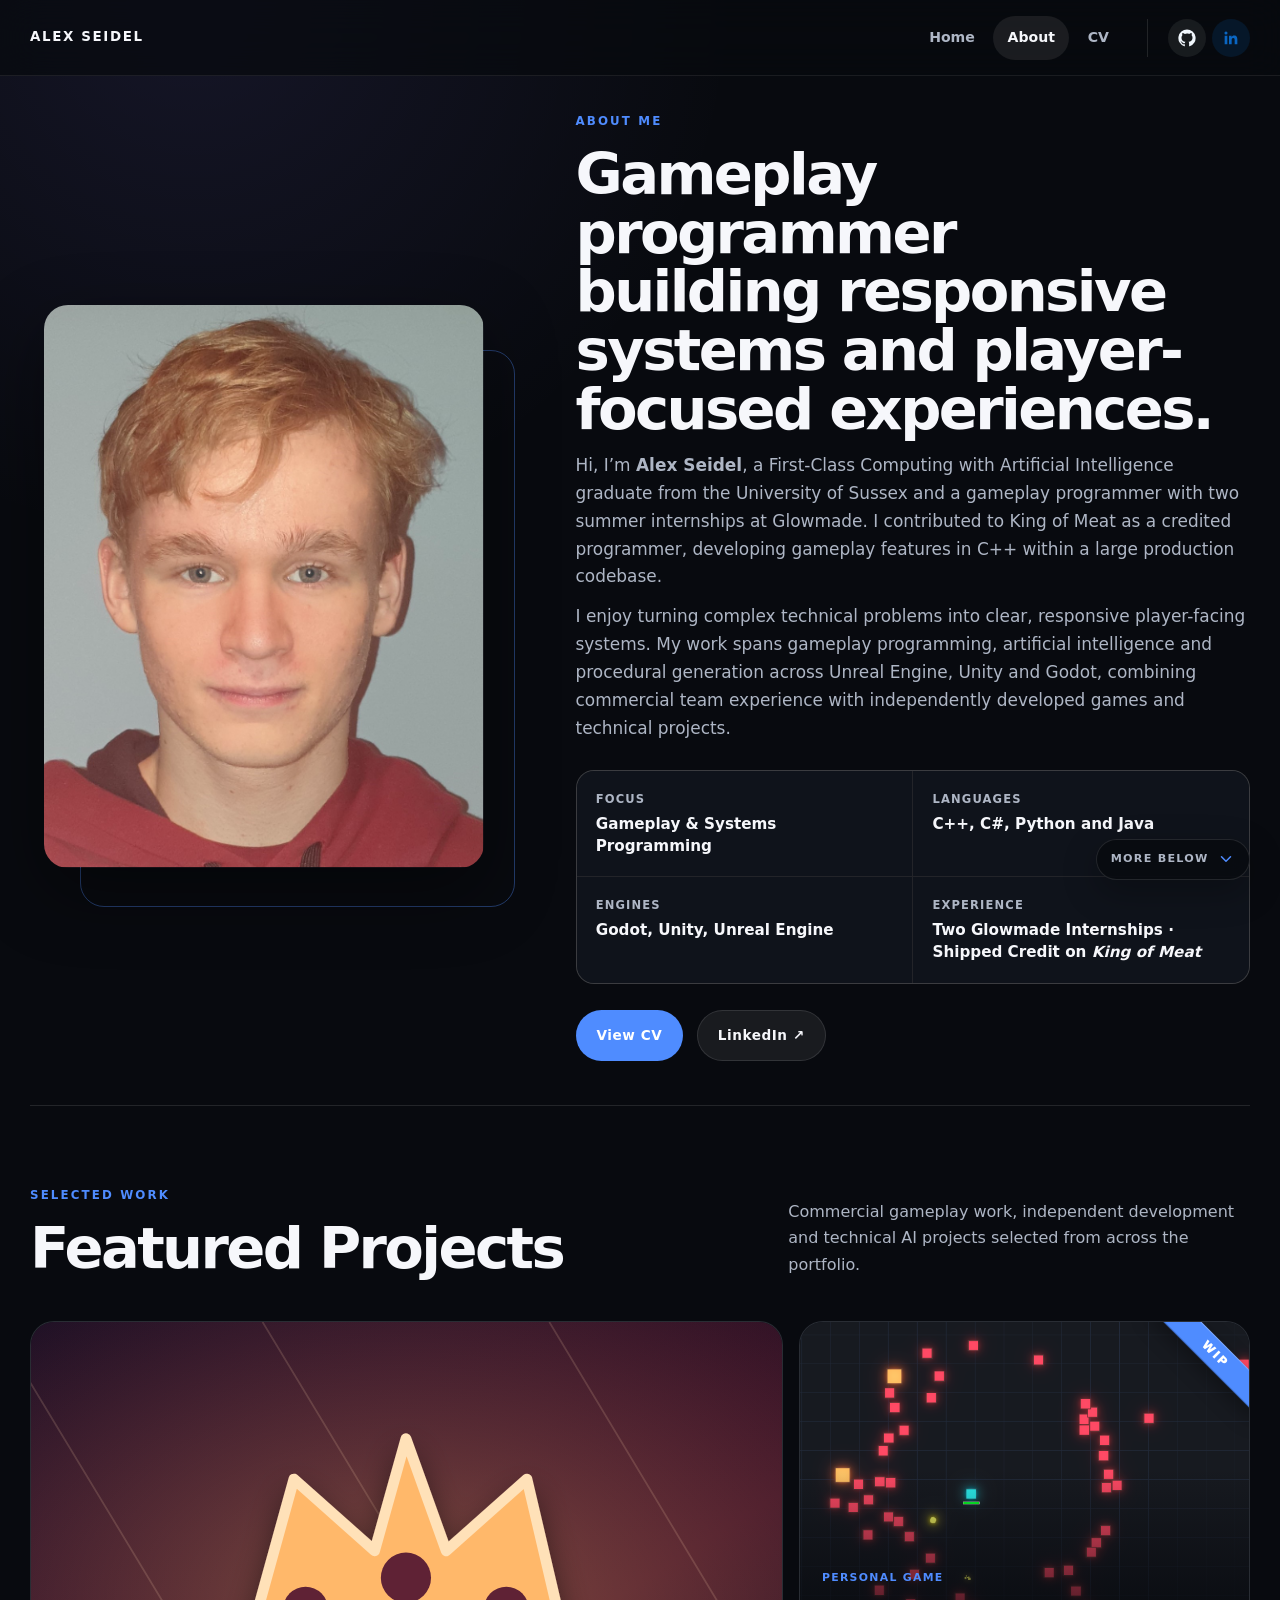
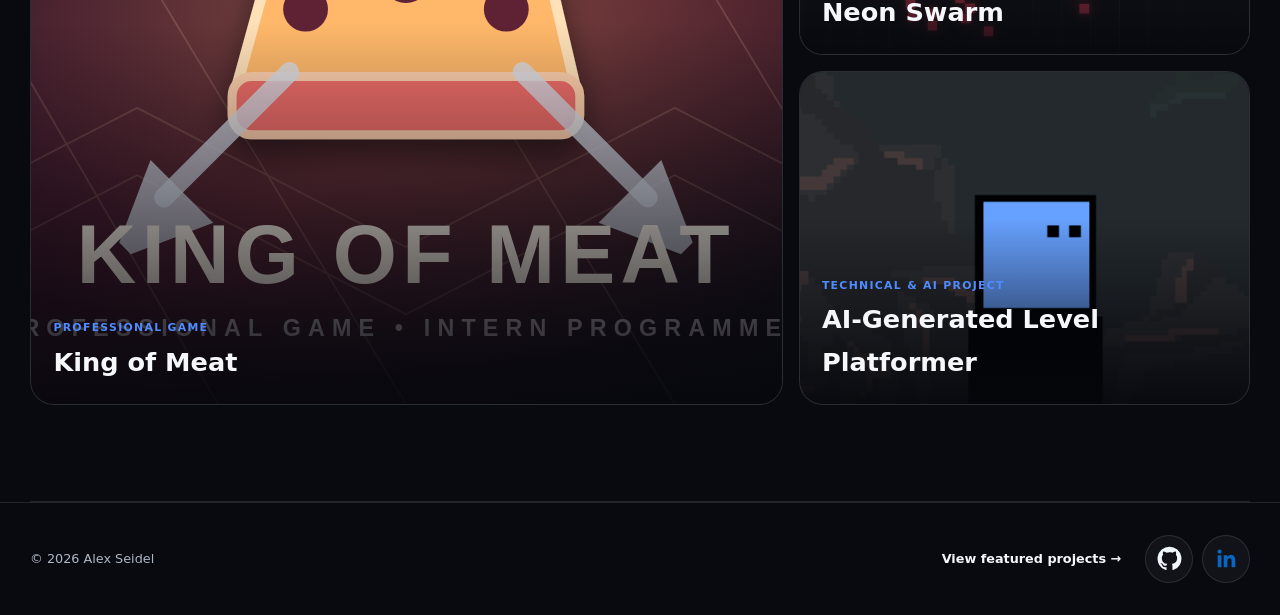
==== commit 78eeaa3e: "Add Umami analytics and tracking attributes Insert Umami analytics script (website id 9fc72a41-365e-" ====
--- a/about/index.html
+++ b/about/index.html
@@ -6,6 +6,7 @@
   <meta name="description" content="About the game developer behind this portfolio.">
   <title>About Alex Seidel — Graduate Gameplay Programmer</title>
   <link rel="stylesheet" href="../assets/css/styles.css">
+  <script defer src="https://cloud.umami.is/script.js" data-website-id="9fc72a41-365e-4e6b-a756-de2e1e01b698"></script>
 </head>
 <body>
   <a class="skip-link" href="#main">Skip to content</a>
--- a/assets/css/styles.css
+++ b/assets/css/styles.css
@@ -187,7 +187,7 @@
 .hero__content {
   width: min(calc(100% - var(--page-gutter) - var(--page-gutter)), var(--max));
   margin: 0 auto;
-  padding: calc(var(--header-height) + 5rem) 0 9vh;
+  padding: calc(var(--header-height) + 4rem) 0 11vh;
 }
 
 .eyebrow,
@@ -233,7 +233,53 @@
   font-size: clamp(1.05rem, 1.8vw, 1.3rem);
 }
 
-.button-row { display: flex; flex-wrap: wrap; gap: .85rem; margin-top: 2.2rem; }
+.hero-recommendation {
+  width: min(650px, 100%);
+  margin-top: 1.35rem;
+  padding: 1rem 1.15rem 1.05rem;
+  border-left: 2px solid var(--accent);
+  background: linear-gradient(90deg, rgba(10,14,22,.72), rgba(10,14,22,.22));
+  backdrop-filter: blur(3px);
+  -webkit-backdrop-filter: blur(3px);
+}
+.hero-recommendation__quote {
+  margin: 0;
+  color: rgba(255,255,255,.86);
+  font-size: clamp(.88rem, 1.25vw, 1rem);
+  line-height: 1.55;
+}
+.hero-recommendation__meta {
+  display: flex;
+  align-items: end;
+  justify-content: space-between;
+  gap: 1.25rem;
+  margin-top: .7rem;
+}
+.hero-recommendation__meta > div {
+  display: grid;
+  gap: .12rem;
+}
+.hero-recommendation__meta strong {
+  color: #fff;
+  font-size: .82rem;
+}
+.hero-recommendation__meta span {
+  color: var(--muted);
+  font-size: .72rem;
+  line-height: 1.4;
+}
+.hero-recommendation__meta a {
+  flex: 0 0 auto;
+  color: #d7dce7;
+  font-size: .72rem;
+  font-weight: 800;
+  line-height: 1.35;
+  text-decoration: none;
+  text-align: right;
+}
+.hero-recommendation__meta a:hover { color: var(--accent); }
+
+.button-row { display: flex; flex-wrap: wrap; gap: .85rem; margin-top: 1.55rem; }
 .button {
   display: inline-flex;
   align-items: center;
@@ -491,6 +537,13 @@
 .project-detail--themed .prose,
 .project-detail--themed .contribution-list,
 .project-detail--themed .project-trailer__heading,
+.project-detail--themed .project-detail__video-caption,
+.project-detail--themed .project-detail__meta--video,
+.project-detail--themed .project-story__heading,
+.project-detail--themed .project-story__body,
+.project-detail--themed .project-reflection__heading,
+.project-detail--themed .project-reflection__body,
+.project-detail--themed .project-reflection__takeaway,
 .project-detail--themed .project-cta > div:first-child {
   text-shadow: 0 2px 20px rgba(0,0,0,.7);
 }
@@ -506,14 +559,310 @@
 .project-detail__meta div { display: grid; grid-template-columns: 120px 1fr; gap: 1rem; }
 .project-detail__meta span { color: var(--muted); font-size: .75rem; font-weight: 800; letter-spacing: .1em; text-transform: uppercase; }
 .project-detail__meta strong { font-size: .92rem; }
+
+/* Video-first project hero
+   Projects with trailers replace the static cover in the opening viewport with
+   the video itself, then place the project metadata in a clean full-width band. */
+.project-detail__header--video {
+  grid-template-columns: minmax(250px, .68fr) minmax(0, 1.32fr);
+  grid-template-rows: auto auto auto;
+  gap: 2.25rem clamp(2.75rem, 6vw, 5.5rem);
+  padding-top: 3.25rem;
+  padding-bottom: 2.5rem;
+  align-items: center;
+}
+.project-detail__header--video .project-detail__back {
+  grid-column: 1 / -1;
+  margin: 0 0 .25rem;
+  justify-self: start;
+}
+.project-detail__intro--video {
+  align-self: center;
+}
+.project-detail__intro--video h1 {
+  font-size: clamp(3.4rem, 6.5vw, 6.8rem);
+  margin-bottom: 1.35rem;
+}
+.project-detail__intro--video .project-detail__lede {
+  margin-bottom: 0;
+  max-width: 34rem;
+}
+.project-detail__media--video {
+  min-width: 0;
+  align-self: center;
+}
+.project-detail__video-frame {
+  position: relative;
+  overflow: hidden;
+  border-radius: var(--radius);
+  box-shadow: var(--shadow);
+}
+.project-detail__video-frame .video-embed {
+  border: 0;
+  border-radius: 0;
+  box-shadow: none;
+}
+.project-detail__video-caption {
+  display: flex;
+  align-items: center;
+  justify-content: space-between;
+  gap: 1rem;
+  margin-top: .85rem;
+  color: var(--muted);
+  font-size: .76rem;
+  font-weight: 800;
+  letter-spacing: .055em;
+  text-transform: uppercase;
+}
+.project-detail__video-caption a {
+  color: var(--muted);
+  text-decoration: none;
+  white-space: nowrap;
+}
+.project-detail__video-caption a:hover { color: var(--accent); }
+.project-detail__meta--video {
+  grid-column: 1 / -1;
+  grid-template-columns: repeat(auto-fit, minmax(140px, 1fr));
+  gap: 0;
+  margin-top: 0;
+  padding: .8rem 0;
+  border-top: 1px solid var(--line);
+  border-bottom: 1px solid var(--line);
+}
+.project-detail__meta--video div {
+  display: block;
+  padding: 0 clamp(.9rem, 2.2vw, 1.75rem);
+}
+.project-detail__meta--video div:first-child { padding-left: 0; }
+.project-detail__meta--video div + div { border-left: 1px solid var(--line); }
+.project-detail__meta--video span {
+  display: block;
+  margin-bottom: .22rem;
+  font-size: .68rem;
+}
+.project-detail__meta--video strong {
+  display: block;
+  font-size: .86rem;
+  line-height: 1.35;
+}
 .section-shell { width: min(calc(100% - var(--page-gutter) - var(--page-gutter)), var(--max)); margin: 0 auto; padding: 6rem 0; }
 .section-shell--bordered { border-top: 1px solid var(--line); border-bottom: 1px solid var(--line); }
 .detail-grid { display: grid; grid-template-columns: minmax(0,.72fr) minmax(0,1.28fr); gap: clamp(3rem, 9vw, 9rem); }
+.section-shell--compact {
+  padding-top: 3.6rem;
+  padding-bottom: 3.6rem;
+}
+.detail-grid--compact {
+  grid-template-columns: minmax(240px,.58fr) minmax(0,1.42fr);
+  gap: clamp(2.25rem, 5vw, 5rem);
+  align-items: center;
+}
+.detail-grid--compact .detail-section-visual {
+  height: 165px;
+  min-height: 165px;
+  margin-top: 1.2rem;
+}
+.detail-grid--compact .detail-section-visual img {
+  height: 100%;
+  min-height: 0;
+}
+.detail-grid--compact .prose p:first-child {
+  font-size: 1.16rem;
+  line-height: 1.65;
+}
+.detail-grid--compact-features { align-items: start; }
+.detail-grid--compact-features .detail-section-visual {
+  height: 185px;
+  min-height: 185px;
+}
+
 .prose { color: var(--muted); font-size: 1.08rem; }
 .prose p:first-child { margin-top: 0; color: var(--text); font-size: 1.28rem; }
 .contribution-list { margin: 0; padding: 0; list-style: none; counter-reset: contribution; }
 .contribution-list li { position: relative; padding: 1.2rem 0 1.2rem 4.3rem; border-bottom: 1px solid var(--line); color: #d7dce7; counter-increment: contribution; }
 .contribution-list li::before { content: "0" counter(contribution); position: absolute; left: 0; color: var(--accent); font-size: .78rem; font-weight: 900; letter-spacing: .1em; }
+.project-story {
+  display: grid;
+  grid-template-columns: minmax(185px,.48fr) minmax(0,1.12fr) minmax(250px,.72fr);
+  gap: clamp(2rem, 4.5vw, 4.25rem);
+  align-items: start;
+  padding-top: 4.25rem;
+  padding-bottom: 4.25rem;
+}
+.project-story__heading h2 {
+  margin: 0;
+  font-size: clamp(2rem, 3.6vw, 3.5rem);
+  line-height: 1.02;
+  letter-spacing: -.04em;
+}
+.project-story__body {
+  color: #d7dce7;
+  font-size: 1rem;
+  line-height: 1.72;
+}
+.project-story__body p { margin: 0 0 1.05rem; }
+.project-story__body p:last-child { margin-bottom: 0; }
+.project-story--overview {
+  padding-top: 2.6rem;
+  padding-bottom: 3.6rem;
+  align-items: center;
+}
+.project-story__body--overview {
+  align-self: center;
+  color: var(--text);
+  font-size: 1.08rem;
+  line-height: 1.72;
+}
+.project-story__visual--overview {
+  height: 215px;
+}
+.project-story--features {
+  padding-top: 3.8rem;
+  padding-bottom: 3.8rem;
+  align-items: center;
+}
+.project-story__contributions {
+  align-self: center;
+}
+.project-story__visual--features {
+  height: 230px;
+}
+.project-story--features .contribution-list li {
+  padding-top: .65rem;
+  padding-bottom: .65rem;
+  border-bottom: 0;
+  line-height: 1.5;
+}
+.project-story--features .contribution-list li:first-child {
+  padding-top: .25rem;
+}
+.project-story--features .contribution-list li:last-child {
+  padding-bottom: .25rem;
+}
+
+.project-story__visual {
+  position: relative;
+  height: 250px;
+  margin: 0;
+  overflow: hidden;
+  border: 1px solid var(--line);
+  border-radius: calc(var(--radius) - 4px);
+  background: var(--bg-raised);
+  box-shadow: 0 18px 48px rgba(0,0,0,.24);
+}
+.project-story__visual::after {
+  content: "";
+  position: absolute;
+  inset: 0;
+  background: linear-gradient(0deg, rgba(5,7,12,.68), transparent 50%);
+  pointer-events: none;
+}
+.project-story__visual img {
+  width: 100%;
+  height: 100%;
+  object-fit: cover;
+}
+.project-story__visual figcaption {
+  position: absolute;
+  z-index: 1;
+  left: 1rem;
+  right: 1rem;
+  bottom: .85rem;
+  color: rgba(255,255,255,.92);
+  font-size: .68rem;
+  font-weight: 800;
+  letter-spacing: .05em;
+  text-transform: uppercase;
+}
+.project-story--columns .project-story__body {
+  display: grid;
+  grid-template-columns: repeat(2, minmax(0,1fr));
+  gap: 1.05rem 1.6rem;
+}
+.project-story--columns .project-story__body p { margin: 0; }
+.project-story--columns .project-story__body p:last-child {
+  grid-column: 1 / -1;
+  padding-top: 1rem;
+  border-top: 1px solid var(--line);
+  color: var(--text);
+}
+
+/* Reflection section: readable text widths, a single supporting visual,
+   and the final lesson promoted into a clear takeaway instead of a third,
+   awkward text column. */
+.project-reflection {
+  display: grid;
+  grid-template-columns: minmax(210px,.52fr) minmax(0,1.08fr) minmax(300px,.82fr);
+  grid-template-areas:
+    "heading body visual"
+    "heading takeaway takeaway";
+  gap: 1.2rem clamp(2.5rem, 4.5vw, 4.75rem);
+  align-items: start;
+  padding-top: 4.25rem;
+  padding-bottom: 4.25rem;
+}
+.project-reflection__heading { grid-area: heading; }
+.project-reflection__heading h2 {
+  margin: 0;
+  font-size: clamp(2.2rem, 3.8vw, 3.7rem);
+  line-height: 1.02;
+  letter-spacing: -.04em;
+}
+.project-reflection__body {
+  grid-area: body;
+  color: #d7dce7;
+  font-size: 1rem;
+  line-height: 1.72;
+}
+.project-reflection__body p {
+  margin: 0 0 1.2rem;
+}
+.project-reflection__body p:last-child { margin-bottom: 0; }
+.project-reflection__visual {
+  grid-area: visual;
+  position: relative;
+  height: 245px;
+  margin: 0;
+  overflow: hidden;
+  border: 1px solid var(--line);
+  border-radius: calc(var(--radius) - 4px);
+  background: var(--bg-raised);
+  box-shadow: 0 18px 48px rgba(0,0,0,.24);
+}
+.project-reflection__visual::after {
+  content: "";
+  position: absolute;
+  inset: 0;
+  background: linear-gradient(0deg, rgba(5,7,12,.70), transparent 48%);
+  pointer-events: none;
+}
+.project-reflection__visual img {
+  width: 100%;
+  height: 100%;
+  object-fit: cover;
+}
+.project-reflection__visual figcaption {
+  position: absolute;
+  z-index: 1;
+  left: 1rem;
+  right: 1rem;
+  bottom: .85rem;
+  color: rgba(255,255,255,.92);
+  font-size: .68rem;
+  font-weight: 800;
+  letter-spacing: .05em;
+  text-transform: uppercase;
+}
+.project-reflection__takeaway {
+  grid-area: takeaway;
+}
+.project-reflection__takeaway p {
+  margin: 0;
+  color: var(--text);
+  font-size: 1.02rem;
+  line-height: 1.68;
+}
+
 .project-cta { display: flex; align-items: end; justify-content: space-between; gap: 3rem; }
 
 .site-footer { border-top: 1px solid var(--line); }
@@ -534,6 +883,13 @@
 
 /* Compact layout for foldables, tablets, and narrow browser windows. */
 @media (max-width: 1000px) {
+  .hero-recommendation__meta {
+    align-items: start;
+    flex-direction: column;
+    gap: .65rem;
+  }
+  .hero-recommendation__meta a { text-align: left; }
+
   :root {
     --header-height: 68px;
     --page-gutter: clamp(18px, 3.5vw, 32px);
@@ -583,10 +939,47 @@
   .project-detail__intro { order: 2; }
   .project-detail__hero { order: 1; }
   .back-link { margin-bottom: 2rem; }
+
+  .project-detail__header--video {
+    display: flex;
+    flex-direction: column;
+    gap: 1.65rem;
+    padding-top: 2.5rem;
+    padding-bottom: 2.25rem;
+  }
+  .project-detail__header--video .project-detail__back {
+    order: 0;
+    width: 100%;
+    margin: 0;
+  }
+  .project-detail__header--video .project-detail__media--video {
+    order: 1;
+    width: 100%;
+  }
+  .project-detail__header--video .project-detail__intro--video {
+    order: 2;
+    width: 100%;
+  }
+  .project-detail__header--video .project-detail__meta--video {
+    order: 3;
+    width: 100%;
+    grid-template-columns: repeat(3, minmax(0, 1fr));
+  }
   .project-cta { align-items: flex-start; flex-direction: column; }
 }
 
 @media (max-width: 520px) {
+  .hero-recommendation {
+    margin-top: 1.05rem;
+    padding: .85rem .9rem .9rem;
+  }
+  .hero-recommendation__quote {
+    font-size: .84rem;
+    line-height: 1.5;
+  }
+  .hero-recommendation__meta span,
+  .hero-recommendation__meta a { font-size: .68rem; }
+
   .page-hero--embedded h1 { font-size: clamp(1.9rem, 9vw, 2.9rem); }
   .site-header__inner,
   .hero__content,
@@ -609,6 +1002,24 @@
   .about-facts { grid-template-columns: 1fr; }
   .project-detail__header { padding: 3rem 0 4rem; }
   .project-detail__meta div { grid-template-columns: 1fr; gap: .25rem; }
+  .project-detail__header--video { padding-top: 2rem; padding-bottom: 2.25rem; }
+  .project-detail__intro--video h1 { font-size: clamp(3rem, 16vw, 4.6rem); }
+  .project-detail__meta--video {
+    grid-template-columns: 1fr;
+    padding: .2rem 0;
+  }
+  .project-detail__meta--video div {
+    padding: .7rem 0;
+  }
+  .project-detail__meta--video div + div {
+    border-left: 0;
+    border-top: 1px solid var(--line);
+  }
+  .project-detail__video-caption {
+    align-items: flex-start;
+    flex-direction: column;
+    gap: .35rem;
+  }
   .section-shell { padding: 4rem 0; }
   .site-footer__inner { align-items: flex-start; flex-direction: column; gap: .75rem; }
   .site-footer__end { width: 100%; justify-content: space-between; flex-wrap: wrap; }
@@ -823,6 +1234,19 @@
   background: var(--bg-raised);
 }
 .project-gallery__item--feature { grid-row: 1 / span 2; min-height: 516px; }
+.project-gallery--compact .project-gallery__heading { margin-bottom: 1.45rem; }
+.project-gallery--compact .project-gallery__grid {
+  grid-template-columns: repeat(3, minmax(0,1fr));
+  grid-template-rows: 215px;
+}
+.project-gallery--compact .project-gallery__item,
+.project-gallery--compact .project-gallery__item--feature {
+  grid-column: auto;
+  grid-row: auto;
+  min-height: 215px;
+}
+.project-gallery--compact .project-gallery__item figcaption { font-size: .78rem; }
+
 .project-gallery__item a { display: block; width: 100%; height: 100%; }
 .project-gallery__item a::after {
   content: "";
@@ -860,6 +1284,51 @@
 .project-gallery__credit a:hover { color: var(--text); }
 
 @media (max-width: 1000px) {
+  .project-reflection {
+    grid-template-columns: minmax(0,1.12fr) minmax(260px,.88fr);
+    grid-template-areas:
+      "heading heading"
+      "body visual"
+      "takeaway takeaway";
+    gap: 1.2rem 2.25rem;
+  }
+  .project-reflection__visual { height: 260px; }
+
+  .project-story {
+    grid-template-columns: minmax(180px,.55fr) minmax(0,1.45fr);
+    gap: 2rem 3rem;
+  }
+  .project-story__visual {
+    grid-column: 1 / -1;
+    height: 290px;
+  }
+  .project-story--overview {
+    align-items: start;
+  }
+  .project-story--overview .project-story__visual--overview {
+    height: 230px;
+  }
+  .project-story--features {
+    align-items: start;
+  }
+  .project-story--features .project-story__visual--features {
+    height: 235px;
+  }
+  .project-story--columns .project-story__body { grid-template-columns: 1fr; }
+  .project-story--columns .project-story__body p:last-child { grid-column: auto; }
+
+  .project-gallery--compact .project-gallery__grid {
+    grid-template-columns: repeat(2, minmax(0,1fr));
+    grid-template-rows: repeat(2, 215px);
+  }
+  .project-gallery--compact .project-gallery__item:first-child { grid-column: 1 / -1; }
+
+  .detail-grid--compact .detail-section-visual,
+  .detail-grid--compact .detail-section-visual img {
+    height: 215px;
+    min-height: 215px;
+  }
+
   .about-scroll-indicator { right: 20px; }
   .project-gallery__grid {
     grid-template-columns: 1fr 1fr;
@@ -869,6 +1338,54 @@
 }
 
 @media (max-width: 520px) {
+  .project-reflection {
+    grid-template-columns: 1fr;
+    grid-template-areas:
+      "heading"
+      "visual"
+      "body"
+      "takeaway";
+    gap: 1.2rem;
+    padding-top: 3.2rem;
+    padding-bottom: 3.2rem;
+  }
+  .project-reflection__visual { height: 220px; }
+  .section-shell--compact {
+    padding-top: 3rem;
+    padding-bottom: 3rem;
+  }
+  .project-story {
+    grid-template-columns: 1fr;
+    gap: 1.45rem;
+    padding-top: 3.2rem;
+    padding-bottom: 3.2rem;
+  }
+  .project-story__visual {
+    grid-column: auto;
+    height: 225px;
+  }
+  .project-story--overview {
+    padding-top: 2.4rem;
+    padding-bottom: 3rem;
+  }
+  .project-story--overview .project-story__visual--overview {
+    height: 210px;
+  }
+  .project-story--features {
+    padding-top: 3rem;
+    padding-bottom: 3rem;
+  }
+  .project-story--features .project-story__visual--features {
+    height: 210px;
+  }
+  .project-gallery--compact .project-gallery__grid {
+    grid-template-columns: 1fr;
+    grid-template-rows: none;
+  }
+  .project-gallery--compact .project-gallery__item:first-child { grid-column: auto; }
+  .project-gallery--compact .project-gallery__item,
+  .project-gallery--compact .project-gallery__item--feature { min-height: 220px; }
+
   .about-scroll-indicator {
     right: 14px;
     bottom: 14px;
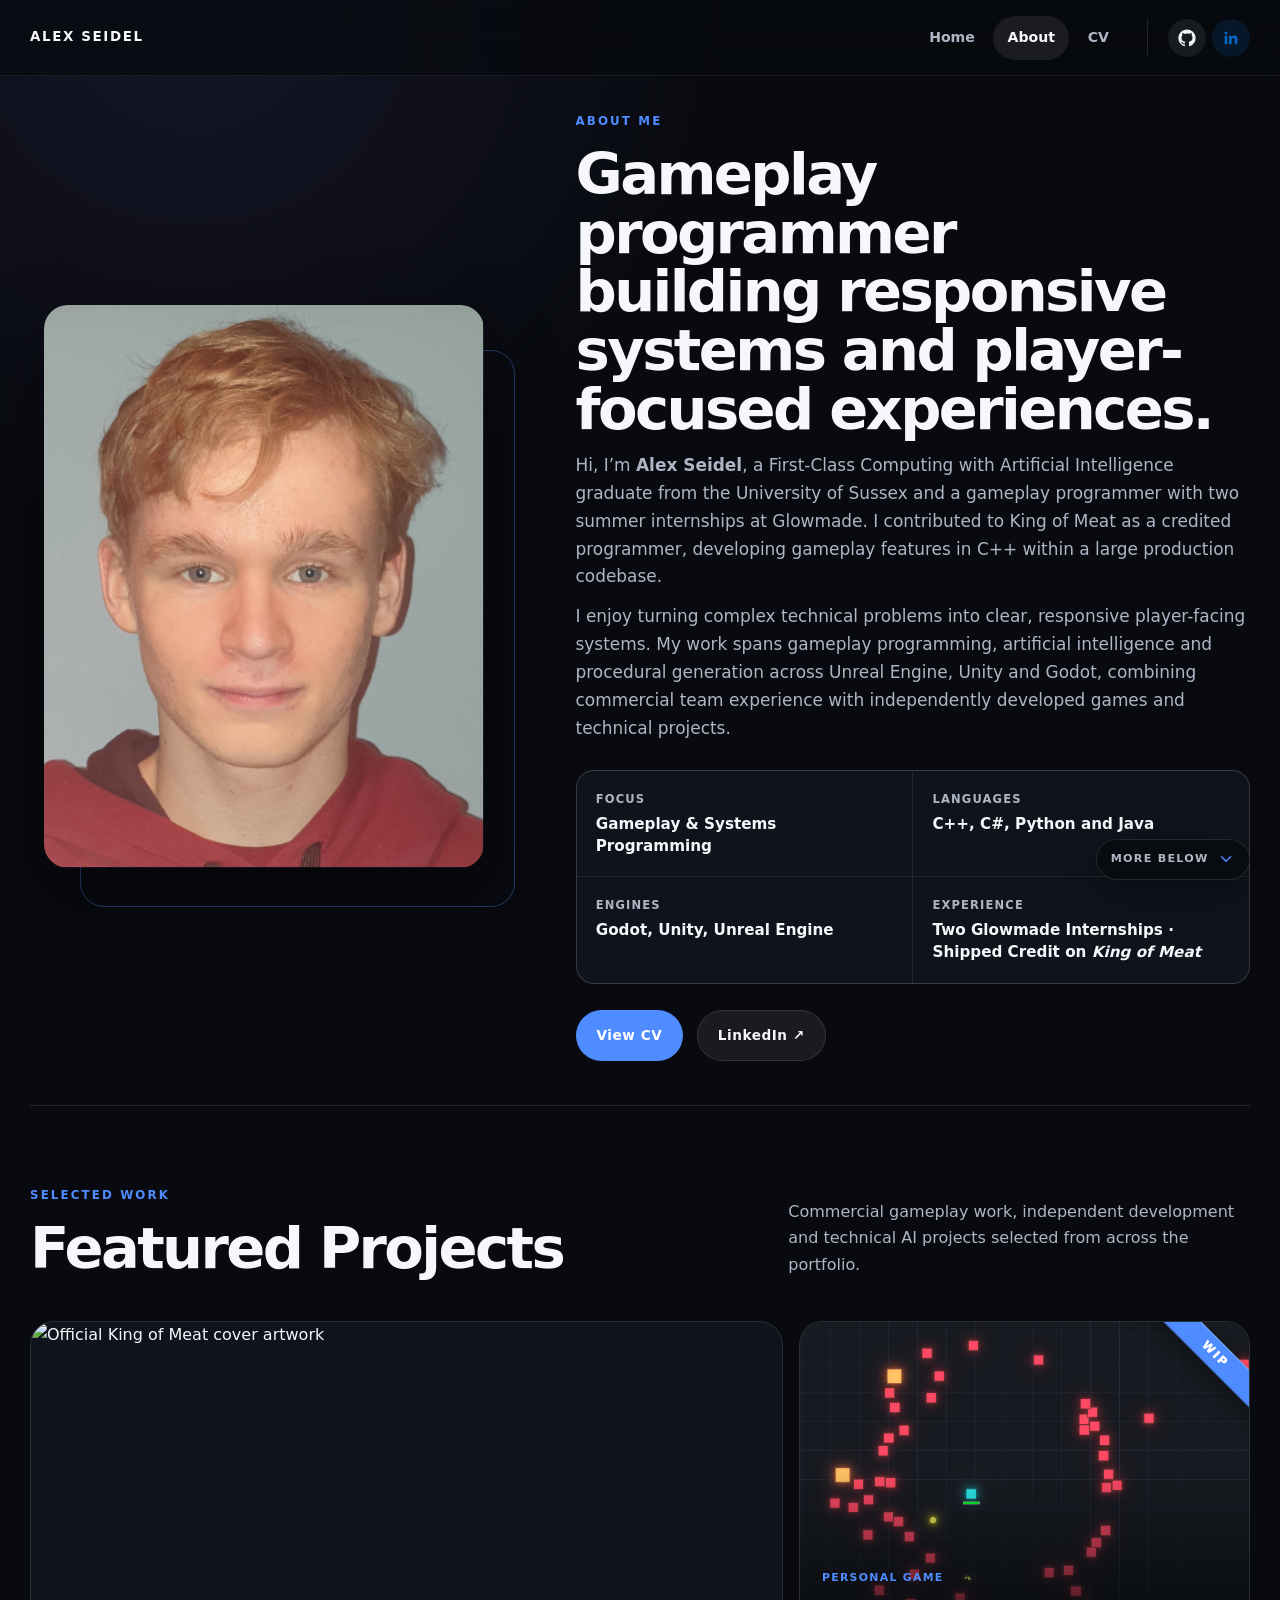
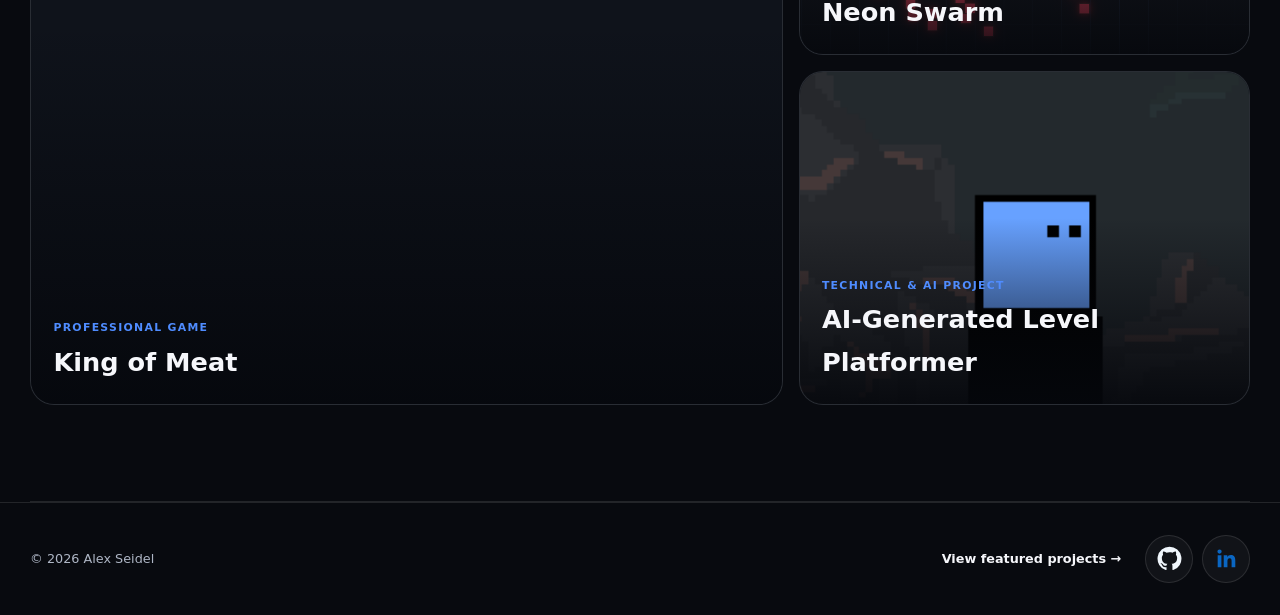
==== commit ca267a2d: "Use local Amazon logo and remove fallbacks This change swaps the King of Meat publisher logo to a lo" ====
--- a/about/index.html
+++ b/about/index.html
@@ -3,10 +3,11 @@
 <head>
   <meta charset="utf-8">
   <meta name="viewport" content="width=device-width, initial-scale=1">
+  <link rel="icon" type="image/png" href="../favicon.png">
   <meta name="description" content="About the game developer behind this portfolio.">
-  <title>About Alex Seidel — Graduate Gameplay Programmer</title>
+  <title>About Alex Seidel</title>
   <link rel="stylesheet" href="../assets/css/styles.css">
-  <script defer src="https://cloud.umami.is/script.js" data-website-id="9fc72a41-365e-4e6b-a756-de2e1e01b698"></script>
+  <script defer src="https://cloud.umami.is/script.js" data-website-id="9fc72a41-365e-4e6b-a756-de2e1e01b698" data-domains="flixiefloxam.github.io" data-exclude-hash="true"></script>
 </head>
 <body>
   <a class="skip-link" href="#main">Skip to content</a>
@@ -67,7 +68,7 @@
       </div>
       <div class="about-gallery__grid">
         <a class="about-gallery__item about-gallery__item--feature" href="../project/?id=king-of-meat" data-project-id="king-of-meat" data-reveal>
-          <img src="https://images.ctfassets.net/z4mnmfs6j6sv/4h1LHXbkjEUbbGQlOaBVBi/f0c1cd339eadbcf42a7bb55231d78669/KoM_StandardEdition_KeyArt2.jpg" alt="Official King of Meat cover artwork" referrerpolicy="no-referrer" onerror="this.onerror=null;this.src='../assets/images/project-king-of-meat.svg'">
+          <img src="https://images.ctfassets.net/z4mnmfs6j6sv/4h1LHXbkjEUbbGQlOaBVBi/f0c1cd339eadbcf42a7bb55231d78669/KoM_StandardEdition_KeyArt2.jpg" alt="Official King of Meat cover artwork" referrerpolicy="no-referrer">
           <span class="about-gallery__caption"><small>Professional game</small><strong>King of Meat</strong></span>
         </a>
         <a class="about-gallery__item" href="../project/?id=neon-swarm" data-project-id="neon-swarm" data-reveal>
@@ -92,7 +93,8 @@
         </a>
       </div></div></div>
   </footer>
-  <script src="../assets/js/project-data.js"></script>
+    <script src="../assets/js/analytics.js"></script>
+<script src="../assets/js/project-data.js"></script>
   <script src="../assets/js/main.js"></script>
 </body>
 </html>
--- a/assets/css/styles.css
+++ b/assets/css/styles.css
@@ -522,7 +522,16 @@
 .about-facts span { display: block; color: var(--muted); font-size: .72rem; font-weight: 750; letter-spacing: .1em; text-transform: uppercase; }
 .about-facts strong { display: block; margin-top: .25rem; font-size: .95rem; }
 
-.project-detail { padding-top: var(--header-height); }
+.project-detail {
+  --project-copy: var(--muted);
+  --project-copy-emphasis: var(--text);
+  --project-copy-size: 1rem;
+  --project-copy-line: 1.62;
+  --project-lead-size: 1.06rem;
+  --project-overview-size: 1.08rem;
+  --project-lede-size: 1.15rem;
+  padding-top: var(--header-height);
+}
 .project-detail--themed {
   background:
     linear-gradient(rgba(8,10,15,var(--project-page-overlay, .84)), rgba(8,10,15,var(--project-page-overlay, .84))),
@@ -549,16 +558,85 @@
 }
 .project-detail__header { width: min(calc(100% - var(--page-gutter) - var(--page-gutter)), var(--max)); margin: 0 auto; padding: 6rem 0; display: grid; grid-template-columns: minmax(0,.85fr) minmax(0,1.15fr); gap: 5rem; align-items: center; }
 .project-detail h1 { font-size: clamp(3.4rem, 7vw, 7rem); }
-.project-detail__lede { max-width: 600px; color: var(--muted); font-size: 1.15rem; }
+.project-detail__lede {
+  max-width: 600px;
+  color: var(--project-copy-emphasis);
+  font-size: var(--project-lede-size);
+  line-height: 1.6;
+}
 .project-cover { position: relative; overflow: hidden; border-radius: var(--radius); box-shadow: var(--shadow); }
 .project-detail__hero { display: block; width: 100%; aspect-ratio: 1.15; object-fit: cover; border-radius: 0; box-shadow: none; }
 .project-detail__hero--contain { object-fit: contain; background: rgba(255,255,255,.06); }
 .back-link { display: inline-block; margin-bottom: 3.5rem; color: var(--muted); font-weight: 750; text-decoration: none; }
 .back-link:hover { color: var(--accent); }
-.project-detail__meta { display: grid; gap: 1rem; margin-top: 2.5rem; padding-top: 1.6rem; border-top: 1px solid var(--line); }
-.project-detail__meta div { display: grid; grid-template-columns: 120px 1fr; gap: 1rem; }
-.project-detail__meta span { color: var(--muted); font-size: .75rem; font-weight: 800; letter-spacing: .1em; text-transform: uppercase; }
-.project-detail__meta strong { font-size: .92rem; }
+.project-detail__meta {
+  display: grid;
+  gap: .72rem;
+}
+.project-detail__meta--facts {
+  grid-column: 1 / -1;
+  grid-template-columns: repeat(var(--project-meta-count, 3), minmax(0, 1fr));
+  gap: 0;
+  width: 100%;
+  margin-top: .15rem;
+  padding: 0;
+  overflow: hidden;
+  border: 1px solid rgba(255,255,255,.09);
+  border-radius: 16px;
+  background:
+    linear-gradient(145deg, rgba(255,255,255,.05), rgba(255,255,255,.015)),
+    rgba(10,13,19,.58);
+  box-shadow: inset 0 1px 0 rgba(255,255,255,.035);
+  -webkit-backdrop-filter: blur(8px);
+  backdrop-filter: blur(8px);
+}
+.project-detail__meta--facts > div {
+  position: relative;
+  display: grid;
+  min-width: 0;
+  min-height: 96px;
+  grid-template-rows: auto minmax(0, 1fr);
+  row-gap: .46rem;
+  padding: 1rem 1.1rem 1.05rem;
+  overflow: hidden;
+}
+.project-detail__meta--facts > div + div {
+  border-left: 1px solid rgba(255,255,255,.075);
+}
+.project-detail__meta--facts span {
+  display: block;
+  min-height: 1em;
+  line-height: 1;
+  align-self: start;
+  color: var(--accent);
+  font-size: .64rem;
+  font-weight: 850;
+  letter-spacing: .115em;
+  text-transform: uppercase;
+}
+.project-detail__meta--facts strong {
+  display: flex;
+  align-items: center;
+  align-self: stretch;
+  overflow-wrap: anywhere;
+  color: var(--text);
+  font-size: .9rem;
+  line-height: 1.38;
+}
+
+/* Compact opening treatment shared by non-video project pages.
+   Mirrors the tighter hierarchy established on King of Meat without
+   changing the larger media-led composition. */
+.project-detail__header--compact {
+  padding-top: 3.75rem;
+  padding-bottom: 3rem;
+  gap: clamp(2.5rem, 5vw, 4.5rem);
+}
+.project-detail__header--compact .back-link { margin-bottom: 2rem; }
+.project-detail__header--compact .project-detail__lede { margin-bottom: 0; }
+.project-detail__header--compact .project-detail__meta--facts {
+  margin-top: 0;
+}
 
 /* Video-first project hero
    Projects with trailers replace the static cover in the opening viewport with
@@ -580,12 +658,44 @@
   align-self: center;
 }
 .project-detail__intro--video h1 {
+  margin-bottom: 1.35rem;
   font-size: clamp(3.4rem, 6.5vw, 6.8rem);
-  margin-bottom: 1.35rem;
 }
 .project-detail__intro--video .project-detail__lede {
   margin-bottom: 0;
   max-width: 34rem;
+}
+.project-detail__lede--note {
+  margin-top: .75rem;
+  color: var(--accent);
+}
+.project-list__summary-note {
+  margin-top: .65rem;
+}
+.project-meta__logo {
+  display: block;
+  align-self: center;
+  object-fit: contain;
+  object-position: left center;
+}
+.project-meta__logo--studio {
+  width: min(100%, 150px);
+  height: auto;
+  max-height: 42px;
+}
+.project-meta__logo--publisher {
+  width: min(100%, 108px);
+  max-height: 32px;
+}
+.project-meta__technology-logos {
+  display: flex;
+  align-items: center;
+  align-self: stretch;
+  gap: .65rem;
+}
+.project-meta__logo--technology {
+  width: 34px;
+  height: 38px;
 }
 .project-detail__media--video {
   min-width: 0;
@@ -622,28 +732,7 @@
 .project-detail__video-caption a:hover { color: var(--accent); }
 .project-detail__meta--video {
   grid-column: 1 / -1;
-  grid-template-columns: repeat(auto-fit, minmax(140px, 1fr));
-  gap: 0;
   margin-top: 0;
-  padding: .8rem 0;
-  border-top: 1px solid var(--line);
-  border-bottom: 1px solid var(--line);
-}
-.project-detail__meta--video div {
-  display: block;
-  padding: 0 clamp(.9rem, 2.2vw, 1.75rem);
-}
-.project-detail__meta--video div:first-child { padding-left: 0; }
-.project-detail__meta--video div + div { border-left: 1px solid var(--line); }
-.project-detail__meta--video span {
-  display: block;
-  margin-bottom: .22rem;
-  font-size: .68rem;
-}
-.project-detail__meta--video strong {
-  display: block;
-  font-size: .86rem;
-  line-height: 1.35;
 }
 .section-shell { width: min(calc(100% - var(--page-gutter) - var(--page-gutter)), var(--max)); margin: 0 auto; padding: 6rem 0; }
 .section-shell--bordered { border-top: 1px solid var(--line); border-bottom: 1px solid var(--line); }
@@ -676,11 +765,50 @@
   min-height: 185px;
 }
 
-.prose { color: var(--muted); font-size: 1.08rem; }
-.prose p:first-child { margin-top: 0; color: var(--text); font-size: 1.28rem; }
-.contribution-list { margin: 0; padding: 0; list-style: none; counter-reset: contribution; }
-.contribution-list li { position: relative; padding: 1.2rem 0 1.2rem 4.3rem; border-bottom: 1px solid var(--line); color: #d7dce7; counter-increment: contribution; }
-.contribution-list li::before { content: "0" counter(contribution); position: absolute; left: 0; color: var(--accent); font-size: .78rem; font-weight: 900; letter-spacing: .1em; }
+.prose {
+  color: var(--project-copy);
+  font-size: var(--project-copy-size);
+  line-height: var(--project-copy-line);
+}
+.prose p:first-child {
+  margin-top: 0;
+  color: var(--project-copy-emphasis);
+  font-size: var(--project-overview-size);
+  line-height: 1.68;
+}
+.contribution-list,
+.story-point-list {
+  margin: 0;
+  padding: 0;
+  list-style: none;
+}
+.contribution-list li,
+.story-point-list li {
+  position: relative;
+  margin: 0;
+  padding: .5rem 0 .5rem 1.2rem;
+  color: var(--project-copy);
+  font-size: var(--project-copy-size);
+  line-height: var(--project-copy-line);
+}
+.contribution-list li::before,
+.story-point-list li::before {
+  content: "";
+  position: absolute;
+  top: 1.1rem;
+  left: 0;
+  width: 5px;
+  height: 5px;
+  border-radius: 50%;
+  background: var(--accent);
+}
+.contribution-list strong,
+.story-point-list strong {
+  color: var(--project-copy-emphasis);
+  font-size: var(--project-lead-size);
+  font-weight: 800;
+  line-height: 1.5;
+}
 .project-story {
   display: grid;
   grid-template-columns: minmax(185px,.48fr) minmax(0,1.12fr) minmax(250px,.72fr);
@@ -696,9 +824,9 @@
   letter-spacing: -.04em;
 }
 .project-story__body {
-  color: #d7dce7;
-  font-size: 1rem;
-  line-height: 1.72;
+  color: var(--project-copy);
+  font-size: var(--project-copy-size);
+  line-height: var(--project-copy-line);
 }
 .project-story__body p { margin: 0 0 1.05rem; }
 .project-story__body p:last-child { margin-bottom: 0; }
@@ -709,9 +837,9 @@
 }
 .project-story__body--overview {
   align-self: center;
-  color: var(--text);
-  font-size: 1.08rem;
-  line-height: 1.72;
+  color: var(--project-copy-emphasis);
+  font-size: var(--project-overview-size);
+  line-height: 1.68;
 }
 .project-story__visual--overview {
   height: 215px;
@@ -727,17 +855,31 @@
 .project-story__visual--features {
   height: 230px;
 }
-.project-story--features .contribution-list li {
-  padding-top: .65rem;
-  padding-bottom: .65rem;
-  border-bottom: 0;
-  line-height: 1.5;
-}
-.project-story--features .contribution-list li:first-child {
-  padding-top: .25rem;
-}
-.project-story--features .contribution-list li:last-child {
-  padding-bottom: .25rem;
+/* Most personal projects do not need a decorative image beside every section.
+   Collapse the unused third column so the heading and content use the available
+   width instead of leaving a large empty area. */
+.project-story--no-visual {
+  grid-template-columns: minmax(190px,.46fr) minmax(0,1.54fr);
+  gap: clamp(2rem, 4.5vw, 4.25rem);
+  padding-top: 3.15rem;
+  padding-bottom: 3.15rem;
+}
+.project-story--no-visual .project-story__body,
+.project-story--no-visual .project-story__contributions {
+  max-width: 850px;
+}
+.project-story--points {
+  align-items: start;
+}
+.story-point-list {
+  display: grid;
+  gap: 0;
+}
+.project-story--points.project-story--no-visual {
+  grid-template-columns: minmax(190px,.46fr) minmax(0,1.54fr);
+}
+.project-story--points.project-story--no-visual .story-point-list {
+  max-width: 900px;
 }
 
 .project-story__visual {
@@ -810,9 +952,9 @@
 }
 .project-reflection__body {
   grid-area: body;
-  color: #d7dce7;
-  font-size: 1rem;
-  line-height: 1.72;
+  color: var(--project-copy);
+  font-size: var(--project-copy-size);
+  line-height: var(--project-copy-line);
 }
 .project-reflection__body p {
   margin: 0 0 1.2rem;
@@ -858,12 +1000,16 @@
 }
 .project-reflection__takeaway p {
   margin: 0;
-  color: var(--text);
-  font-size: 1.02rem;
-  line-height: 1.68;
+  color: var(--project-copy);
+  font-size: var(--project-copy-size);
+  line-height: var(--project-copy-line);
 }
 
 .project-cta { display: flex; align-items: end; justify-content: space-between; gap: 3rem; }
+.project-cta--compact {
+  padding-top: 3.75rem;
+  padding-bottom: 3.75rem;
+}
 
 .site-footer { border-top: 1px solid var(--line); }
 .site-footer__inner { width: min(calc(100% - var(--page-gutter) - var(--page-gutter)), var(--max)); margin: 0 auto; padding: 2rem 0; display: flex; align-items: center; justify-content: space-between; gap: 2rem; color: var(--muted); font-size: .8rem; }
@@ -936,6 +1082,11 @@
   .about-layout { padding-top: calc(var(--header-height) + 4rem); }
   .about-portrait { max-width: 560px; }
   .project-detail__header { gap: 3rem; }
+  .project-detail__header--compact {
+    gap: 2.25rem;
+    padding-top: 3rem;
+    padding-bottom: 2.75rem;
+  }
   .project-detail__intro { order: 2; }
   .project-detail__hero { order: 1; }
   .back-link { margin-bottom: 2rem; }
@@ -960,15 +1111,51 @@
     order: 2;
     width: 100%;
   }
+  .project-detail__meta--facts {
+    grid-template-columns: repeat(3, minmax(0, 1fr));
+  }
+  .project-detail__meta--facts > div {
+    border-left: 0;
+  }
+  .project-detail__meta--facts > div:not(:nth-child(3n + 1)) {
+    border-left: 1px solid rgba(255,255,255,.075);
+  }
+  .project-detail__meta--facts > div:nth-child(n + 4) {
+    border-top: 1px solid rgba(255,255,255,.075);
+  }
   .project-detail__header--video .project-detail__meta--video {
     order: 3;
     width: 100%;
-    grid-template-columns: repeat(3, minmax(0, 1fr));
+  }
+  .project-detail__header:not(.project-detail__header--video) .project-detail__meta--facts {
+    order: 3;
   }
   .project-cta { align-items: flex-start; flex-direction: column; }
 }
 
+@media (max-width: 720px) and (min-width: 521px) {
+  .project-detail__meta--facts {
+    grid-template-columns: repeat(2, minmax(0, 1fr));
+  }
+  .project-detail__meta--facts > div {
+    border-left: 0;
+    border-top: 0;
+  }
+  .project-detail__meta--facts > div:nth-child(even) {
+    border-left: 1px solid rgba(255,255,255,.075);
+  }
+  .project-detail__meta--facts > div:nth-child(n + 3) {
+    border-top: 1px solid rgba(255,255,255,.075);
+  }
+}
+
 @media (max-width: 520px) {
+  .project-detail {
+    --project-copy-size: .98rem;
+    --project-lead-size: 1.04rem;
+    --project-overview-size: 1.04rem;
+    --project-lede-size: 1.08rem;
+  }
   .hero-recommendation {
     margin-top: 1.05rem;
     padding: .85rem .9rem .9rem;
@@ -1001,19 +1188,42 @@
   .project-row__content { min-height: 0; padding: 2rem 1.4rem 2.4rem; }
   .about-facts { grid-template-columns: 1fr; }
   .project-detail__header { padding: 3rem 0 4rem; }
-  .project-detail__meta div { grid-template-columns: 1fr; gap: .25rem; }
+  .project-detail__header--compact {
+    padding-top: 2.25rem;
+    padding-bottom: 2.5rem;
+    gap: 1.75rem;
+  }
+  .project-detail__header--compact .back-link { margin-bottom: 1.4rem; }
+  .project-detail__header--compact .project-detail__meta--facts {
+    margin-top: 0;
+  }
   .project-detail__header--video { padding-top: 2rem; padding-bottom: 2.25rem; }
   .project-detail__intro--video h1 { font-size: clamp(3rem, 16vw, 4.6rem); }
-  .project-detail__meta--video {
+  .project-detail__meta--facts {
     grid-template-columns: 1fr;
-    padding: .2rem 0;
-  }
-  .project-detail__meta--video div {
-    padding: .7rem 0;
-  }
-  .project-detail__meta--video div + div {
+    gap: 0;
+  }
+  .project-detail__meta--facts > div {
+    min-height: 80px;
+    padding: .88rem .98rem .92rem;
     border-left: 0;
-    border-top: 1px solid var(--line);
+    border-top: 0;
+  }
+  .project-detail__meta--facts > div + div {
+    border-left: 0;
+    border-top: 1px solid rgba(255,255,255,.075);
+  }
+  .project-meta__logo--studio {
+    width: min(100%, 138px);
+    max-height: 38px;
+  }
+  .project-meta__logo--publisher {
+    width: 96px;
+    max-height: 29px;
+  }
+  .project-meta__logo--technology {
+    width: 31px;
+    height: 35px;
   }
   .project-detail__video-caption {
     align-items: flex-start;
@@ -1021,6 +1231,10 @@
     gap: .35rem;
   }
   .section-shell { padding: 4rem 0; }
+  .project-cta--compact {
+    padding-top: 3rem;
+    padding-bottom: 3rem;
+  }
   .site-footer__inner { align-items: flex-start; flex-direction: column; gap: .75rem; }
   .site-footer__end { width: 100%; justify-content: space-between; flex-wrap: wrap; }
 }
@@ -1298,6 +1512,14 @@
     grid-template-columns: minmax(180px,.55fr) minmax(0,1.45fr);
     gap: 2rem 3rem;
   }
+  .project-story--no-visual {
+    grid-template-columns: minmax(180px,.55fr) minmax(0,1.45fr);
+    padding-top: 3rem;
+    padding-bottom: 3rem;
+  }
+  .project-story--points.project-story--no-visual {
+    grid-template-columns: minmax(180px,.55fr) minmax(0,1.45fr);
+  }
   .project-story__visual {
     grid-column: 1 / -1;
     height: 290px;
@@ -1360,6 +1582,31 @@
     padding-top: 3.2rem;
     padding-bottom: 3.2rem;
   }
+  .project-story--no-visual {
+    grid-template-columns: 1fr;
+    gap: 1.25rem;
+    padding-top: 2.75rem;
+    padding-bottom: 2.75rem;
+  }
+  .project-story--points.project-story--no-visual {
+    grid-template-columns: 1fr;
+  }
+  .contribution-list li,
+  .story-point-list li {
+    padding-top: .46rem;
+    padding-bottom: .46rem;
+    font-size: var(--project-copy-size);
+    line-height: var(--project-copy-line);
+  }
+  .contribution-list li::before,
+  .story-point-list li::before {
+    top: 1.02rem;
+  }
+  .project-story--features.project-story--no-visual .contribution-list li {
+    padding-left: 3.15rem;
+    padding-top: .42rem;
+    padding-bottom: .42rem;
+  }
   .project-story__visual {
     grid-column: auto;
     height: 225px;
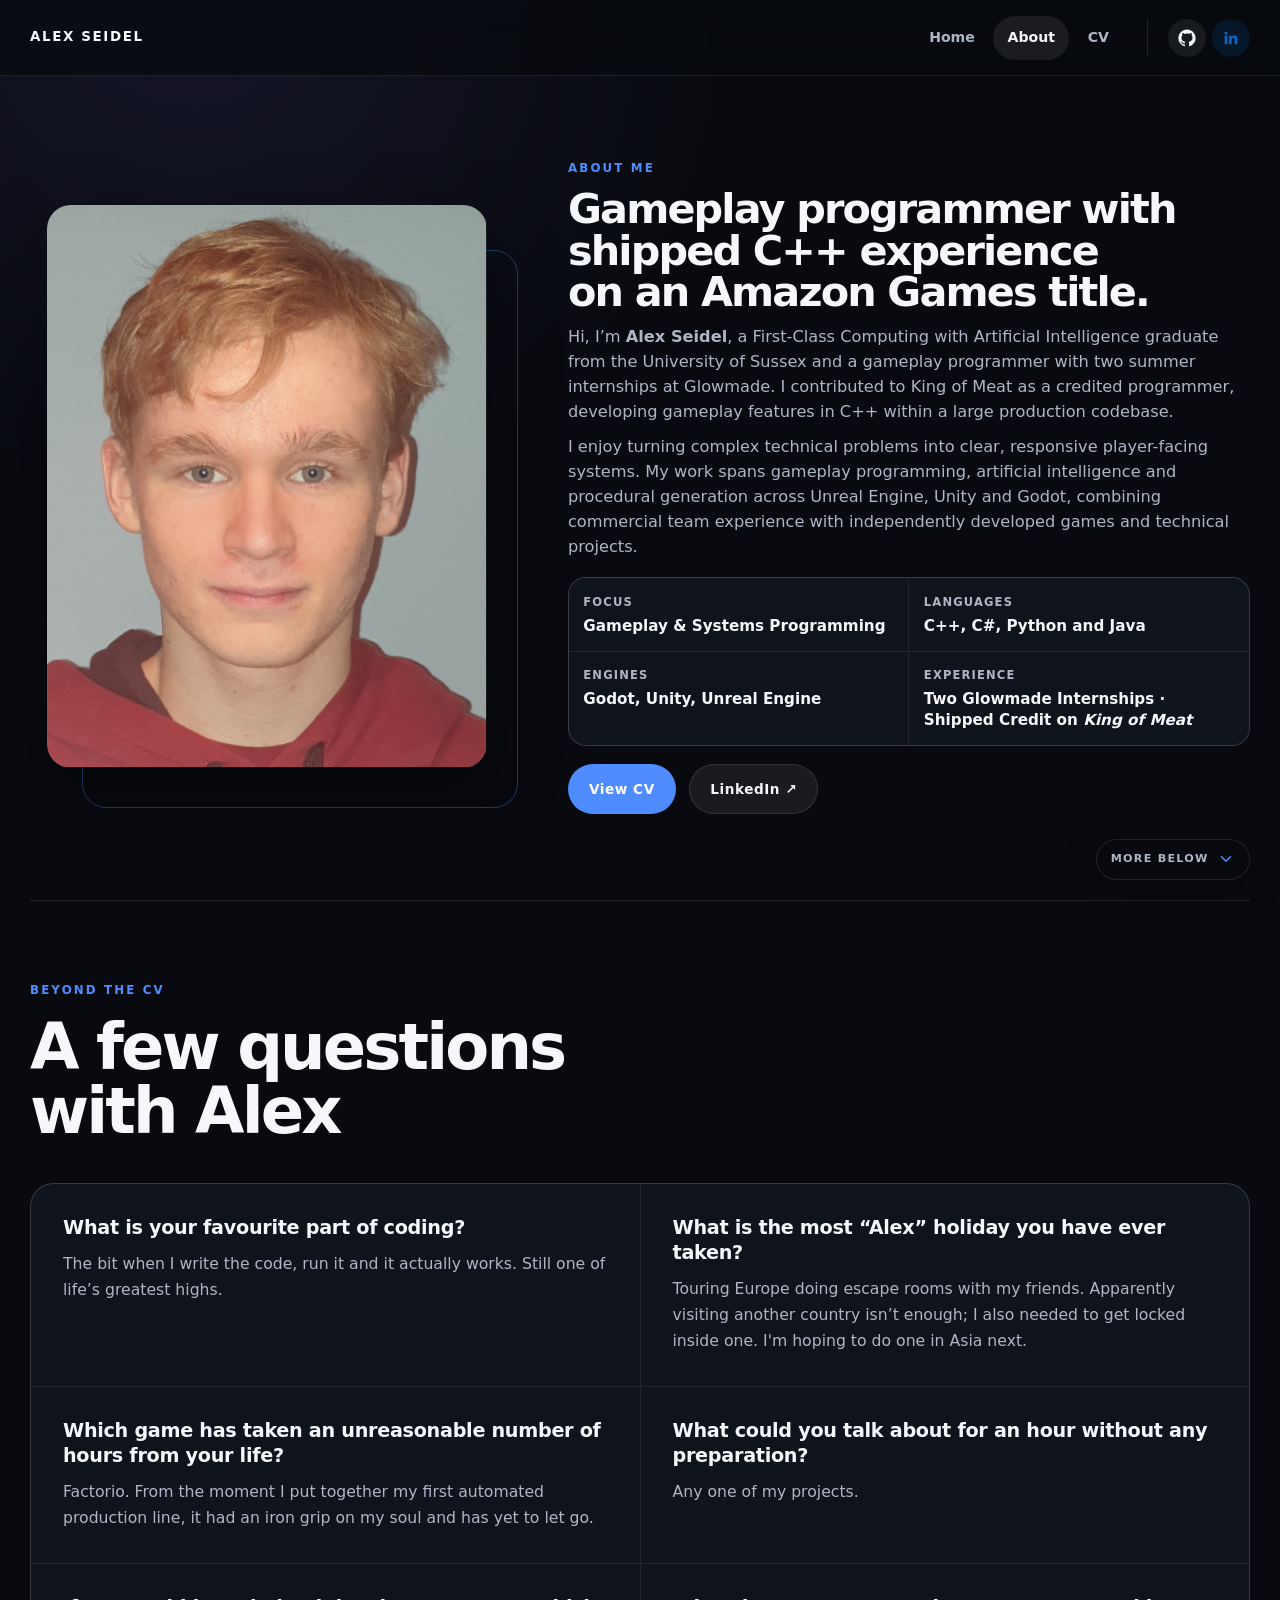
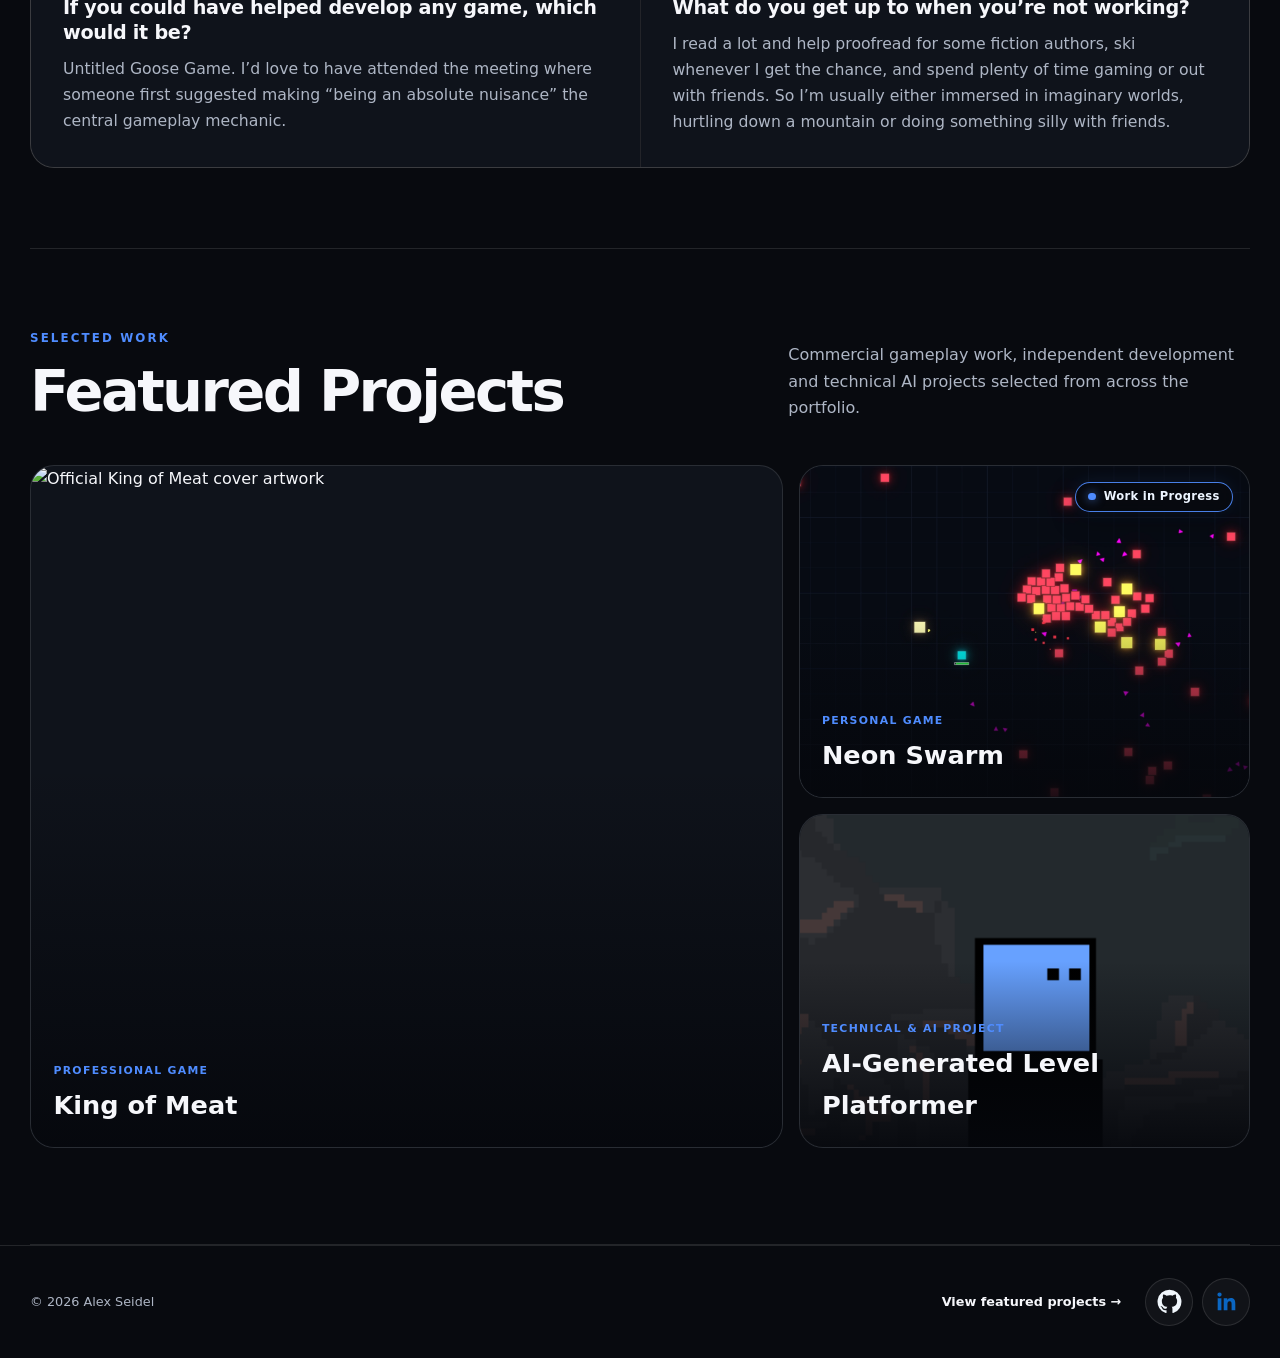
==== commit f73c8e3a: "Add 'Beyond the CV' Q&A to About page Update About page copy to highlight shipped C++ experience on " ====
--- a/about/index.html
+++ b/about/index.html
@@ -38,7 +38,7 @@
       </div>
       <div class="about-copy" data-reveal>
         <p class="section-kicker">About me</p>
-        <h2>Gameplay programmer building responsive systems and player-focused experiences.</h2>
+        <h2>Gameplay programmer with shipped C++ experience on an Amazon Games title.</h2>
         <p>Hi, I’m <strong>Alex Seidel</strong>, a First-Class Computing with Artificial Intelligence graduate from the University of Sussex and a gameplay programmer with two summer internships at Glowmade. I contributed to King of Meat as a credited programmer, developing gameplay features in C++ within a large production codebase.</p>
         <p>I enjoy turning complex technical problems into clear, responsive player-facing systems. My work spans gameplay programming, artificial intelligence and procedural generation across Unreal Engine, Unity and Godot, combining commercial team experience with independently developed games and technical projects.</p>
         <div class="about-facts">
@@ -52,10 +52,43 @@
           <a class="button button--secondary" data-social-link="linkedin" href="https://www.linkedin.com/in/your-profile/" target="_blank" rel="noreferrer noopener">LinkedIn ↗</a>
         </div>
       </div>
-      <a class="about-scroll-indicator" href="#about-gallery-title" data-scroll-indicator aria-label="Scroll to featured projects">
+      <a class="about-scroll-indicator" href="#about-qa-title" data-scroll-indicator aria-label="Scroll to Beyond the CV">
         <span>More below</span>
         <svg viewBox="0 0 24 24" aria-hidden="true" focusable="false"><path d="m6 9 6 6 6-6" fill="none" stroke="currentColor" stroke-width="2" stroke-linecap="round" stroke-linejoin="round"/></svg>
       </a>
+    </section>
+
+    <section class="about-qa section-shell section-shell--bordered" aria-labelledby="about-qa-title">
+      <div class="about-qa__heading" data-reveal>
+        <p class="section-kicker">Beyond the CV</p>
+        <h2 id="about-qa-title">A few questions with Alex</h2>
+      </div>
+      <div class="about-qa__grid">
+        <article class="about-qa__item" data-reveal>
+          <h3>What is your favourite part of coding?</h3>
+          <p>The bit when I write the code, run it and it actually works. Still one of life’s greatest highs.</p>
+        </article>
+        <article class="about-qa__item" data-reveal>
+          <h3>What is the most “Alex” holiday you have ever taken?</h3>
+          <p>Touring Europe doing escape rooms with my friends. Apparently visiting another country isn’t enough; I also needed to get locked inside one. I'm hoping to do one in Asia next.</p>
+        </article>
+        <article class="about-qa__item" data-reveal>
+          <h3>Which game has taken an unreasonable number of hours from your life?</h3>
+          <p>Factorio. From the moment I put together my first automated production line, it had an iron grip on my soul and has yet to let go.</p>
+        </article>
+        <article class="about-qa__item" data-reveal>
+          <h3>What could you talk about for an hour without any preparation?</h3>
+          <p>Any one of my projects.</p>
+        </article>
+        <article class="about-qa__item" data-reveal>
+          <h3>If you could have helped develop any game, which would it be?</h3>
+          <p>Untitled Goose Game. I’d love to have attended the meeting where someone first suggested making “being an absolute nuisance” the central gameplay mechanic.</p>
+        </article>
+        <article class="about-qa__item" data-reveal>
+          <h3>What do you get up to when you’re not working?</h3>
+          <p>I read a lot and help proofread for some fiction authors, ski whenever I get the chance, and spend plenty of time gaming or out with friends. So I’m usually either immersed in imaginary worlds, hurtling down a mountain or doing something silly with friends.</p>
+        </article>
+      </div>
     </section>
 
     <section class="about-gallery section-shell section-shell--bordered" aria-labelledby="about-gallery-title">
--- a/assets/css/styles.css
+++ b/assets/css/styles.css
@@ -451,28 +451,39 @@
 .project-row__media img { width: 100%; height: 100%; object-fit: cover; transition: transform .65s cubic-bezier(.2,.8,.2,1), filter .4s ease; }
 .project-row__media:hover img { transform: scale(1.045); filter: saturate(1.18); }
 
-/* Shared project-status ribbon. Project data controls whether it is rendered. */
-.project-status-ribbon {
+/* Shared work-in-progress status pill. Project data controls whether it is rendered. */
+.project-status-pill {
   position: absolute;
-  top: 1.15rem;
-  right: -2.65rem;
+  top: 1rem;
+  right: 1rem;
   z-index: 4;
-  width: 9.5rem;
-  padding: .42rem 0;
-  border-top: 1px solid rgba(255,255,255,.28);
-  border-bottom: 1px solid rgba(0,0,0,.28);
-  background: var(--accent);
-  color: #fff;
-  box-shadow: 0 7px 20px rgba(0,0,0,.32);
+  display: inline-flex;
+  align-items: center;
+  gap: .5rem;
+  padding: .52rem .78rem;
+  border: 1px solid rgba(79,140,255,.9);
+  border-radius: 999px;
+  background: rgba(8,10,15,.84);
+  color: #edf4ff;
+  box-shadow: 0 8px 24px rgba(0,0,0,.34), 0 0 18px rgba(79,140,255,.12);
+  -webkit-backdrop-filter: blur(10px);
+  backdrop-filter: blur(10px);
   font-size: .72rem;
-  font-weight: 950;
-  letter-spacing: .18em;
+  font-weight: 850;
+  letter-spacing: .025em;
   line-height: 1;
-  text-align: center;
-  text-transform: uppercase;
-  transform: rotate(45deg);
+  white-space: nowrap;
   pointer-events: none;
   user-select: none;
+}
+.project-status-pill::before {
+  content: "";
+  flex: 0 0 auto;
+  width: .48rem;
+  height: .48rem;
+  border-radius: 50%;
+  background: var(--accent);
+  box-shadow: 0 0 10px rgba(79,140,255,.72);
 }
 .project-row__media-label {
   position: absolute;
@@ -553,7 +564,8 @@
 .project-detail--themed .project-reflection__heading,
 .project-detail--themed .project-reflection__body,
 .project-detail--themed .project-reflection__takeaway,
-.project-detail--themed .project-cta > div:first-child {
+.project-detail--themed .project-cta > div:first-child:not(.project-cta__top),
+.project-detail--themed .project-cta__top > div:first-child {
   text-shadow: 0 2px 20px rgba(0,0,0,.7);
 }
 .project-detail__header { width: min(calc(100% - var(--page-gutter) - var(--page-gutter)), var(--max)); margin: 0 auto; padding: 6rem 0; display: grid; grid-template-columns: minmax(0,.85fr) minmax(0,1.15fr); gap: 5rem; align-items: center; }
@@ -1009,6 +1021,102 @@
 .project-cta--compact {
   padding-top: 3.75rem;
   padding-bottom: 3.75rem;
+}
+.project-cta--key-files {
+  display: grid;
+  gap: 2.25rem;
+  align-items: initial;
+}
+.project-cta__top {
+  display: flex;
+  align-items: end;
+  justify-content: space-between;
+  gap: 3rem;
+}
+.project-key-files {
+  padding: clamp(1rem, 2.4vw, 1.5rem);
+  border: 1px solid rgba(255,255,255,.09);
+  border-radius: 20px;
+  background:
+    linear-gradient(145deg, rgba(255,255,255,.05), rgba(255,255,255,.015)),
+    rgba(10,13,19,.62);
+  box-shadow: inset 0 1px 0 rgba(255,255,255,.035);
+  -webkit-backdrop-filter: blur(8px);
+  backdrop-filter: blur(8px);
+}
+.project-key-files h3 {
+  margin: 0 0 1.15rem;
+  color: var(--text);
+  font-size: clamp(1.05rem, 1.8vw, 1.3rem);
+  line-height: 1.35;
+}
+.project-key-files__grid {
+  display: grid;
+  grid-template-columns: repeat(3, minmax(0, 1fr));
+  gap: .85rem;
+}
+.project-key-file {
+  display: flex;
+  min-width: 0;
+  flex-direction: column;
+  padding: 1.2rem;
+  border: 1px solid rgba(255,255,255,.075);
+  border-radius: 16px;
+  background: rgba(8,10,15,.48);
+}
+.project-key-file h4 {
+  margin: 0 0 .65rem;
+  color: var(--text);
+  font-size: 1rem;
+  line-height: 1.35;
+}
+.project-key-file p {
+  margin: 0;
+  color: var(--project-copy);
+  font-size: .9rem;
+  line-height: 1.58;
+}
+.project-key-file__paths {
+  display: grid;
+  gap: .5rem;
+  margin-top: auto;
+  padding-top: 1rem;
+}
+.project-key-file__path {
+  display: flex;
+  min-width: 0;
+  align-items: center;
+  justify-content: space-between;
+  gap: .7rem;
+  padding: .56rem .68rem;
+  border: 1px solid rgba(79,140,255,.22);
+  border-radius: 10px;
+  background: rgba(79,140,255,.07);
+  color: #dbe7ff;
+  font-family: ui-monospace, SFMono-Regular, Menlo, Monaco, Consolas, "Liberation Mono", "Courier New", monospace;
+  font-size: .74rem;
+  font-weight: 700;
+  line-height: 1.35;
+  text-decoration: none;
+  transition: border-color .2s ease, background .2s ease, color .2s ease, transform .2s ease;
+}
+.project-key-file__path span:first-child {
+  min-width: 0;
+  overflow-wrap: anywhere;
+}
+.project-key-file__path span:last-child {
+  flex: 0 0 auto;
+  color: var(--accent);
+}
+.project-key-file__path:hover {
+  border-color: rgba(79,140,255,.55);
+  background: rgba(79,140,255,.14);
+  color: #ffffff;
+  transform: translateY(-1px);
+}
+.project-key-file__path:focus-visible {
+  outline: 2px solid var(--accent);
+  outline-offset: 2px;
 }
 
 .site-footer { border-top: 1px solid var(--line); }
@@ -1131,9 +1239,17 @@
     order: 3;
   }
   .project-cta { align-items: flex-start; flex-direction: column; }
+  .project-cta--key-files { display: grid; }
+  .project-cta__top {
+    width: 100%;
+    align-items: flex-start;
+    flex-direction: column;
+  }
+  .project-key-files__grid { grid-template-columns: repeat(2, minmax(0, 1fr)); }
 }
 
 @media (max-width: 720px) and (min-width: 521px) {
+  .project-key-files__grid { grid-template-columns: 1fr; }
   .project-detail__meta--facts {
     grid-template-columns: repeat(2, minmax(0, 1fr));
   }
@@ -1185,6 +1301,14 @@
   .page-hero { padding-top: calc(var(--header-height) + 4.5rem); }
   .project-category { padding-top: 4.5rem; }
   .project-row__media { min-height: 250px; }
+  .project-status-pill {
+    top: .75rem;
+    right: .75rem;
+    gap: .42rem;
+    padding: .46rem .66rem;
+    font-size: .67rem;
+  }
+  .project-status-pill::before { width: .42rem; height: .42rem; }
   .project-row__content { min-height: 0; padding: 2rem 1.4rem 2.4rem; }
   .about-facts { grid-template-columns: 1fr; }
   .project-detail__header { padding: 3rem 0 4rem; }
@@ -1235,6 +1359,10 @@
     padding-top: 3rem;
     padding-bottom: 3rem;
   }
+  .project-key-files { padding: .85rem; }
+  .project-key-files__grid { grid-template-columns: 1fr; }
+  .project-key-file { padding: 1rem; }
+  .project-key-file__path { font-size: .7rem; }
   .site-footer__inner { align-items: flex-start; flex-direction: column; gap: .75rem; }
   .site-footer__end { width: 100%; justify-content: space-between; flex-wrap: wrap; }
 }
@@ -1260,6 +1388,28 @@
 .about-copy > p:not(.section-kicker) { margin-block: .75rem; }
 .about-facts { margin: 1.65rem 0; }
 .about-facts strong { line-height: 1.45; }
+
+@media (min-width: 1001px) {
+  .about-layout {
+    padding-top: calc(var(--header-height) + clamp(.8rem, 2.2vh, 2.25rem));
+    padding-bottom: clamp(1rem, 2.5vh, 2.75rem);
+    gap: clamp(2.25rem, 5vw, 5rem);
+  }
+  .about-portrait {
+    max-width: min(440px, calc((100svh - var(--header-height) - 4.5rem) * 528 / 676));
+  }
+  .about-copy .section-kicker { margin-bottom: clamp(.45rem, 1.2vh, .9rem); }
+  .about-copy h2 { font-size: clamp(2.5rem, 6vh, 4.4rem); }
+  .about-copy > p:not(.section-kicker) {
+    margin-block: clamp(.45rem, 1.1vh, .75rem);
+    font-size: clamp(.94rem, 1.8vh, 1.06rem);
+    line-height: 1.55;
+  }
+  .about-facts { margin: clamp(.9rem, 2vh, 1.65rem) 0; }
+  .about-facts div { padding: clamp(.75rem, 1.6vh, 1.2rem); }
+  .about-facts strong { line-height: 1.35; }
+  .about-copy .button-row { margin-top: clamp(.8rem, 1.8vh, 1.55rem); }
+}
 
 /* Featured-project category shortcuts */
 .project-jump-nav {
@@ -1714,3 +1864,60 @@
   .detail-section-visual,
   .detail-section-visual img { min-height: 230px; }
 }
+
+/* About-page Q&A */
+.about-qa {
+  padding-top: 5rem;
+  padding-bottom: 5rem;
+}
+.about-qa__heading {
+  max-width: 820px;
+  margin-bottom: 2.5rem;
+}
+.about-qa__heading h2 {
+  margin: 0;
+  font-size: clamp(2.4rem, 5vw, 4.8rem);
+  line-height: 1;
+  letter-spacing: -.045em;
+  text-wrap: balance;
+}
+.about-qa__grid {
+  display: grid;
+  grid-template-columns: repeat(2, minmax(0, 1fr));
+  gap: 1px;
+  overflow: hidden;
+  border: 1px solid var(--line);
+  border-radius: var(--radius);
+  background: var(--line);
+}
+.about-qa__item {
+  padding: clamp(1.4rem, 2.5vw, 2rem);
+  background: var(--bg-raised);
+}
+.about-qa__item h3 {
+  margin: 0 0 .65rem;
+  color: var(--text);
+  font-size: clamp(1rem, 1.6vw, 1.2rem);
+  line-height: 1.3;
+  letter-spacing: -.015em;
+}
+.about-qa__item p {
+  margin: 0;
+  color: var(--muted);
+  font-size: .98rem;
+  line-height: 1.65;
+}
+.about-qa + .about-gallery { border-top: 0; }
+
+@media (min-width: 1001px) {
+  .about-copy h2 {
+    font-size: clamp(2.15rem, 4.6vh, 3.75rem);
+    line-height: 1;
+  }
+}
+
+@media (max-width: 760px) {
+  .about-qa { padding-top: 4rem; padding-bottom: 4rem; }
+  .about-qa__heading { margin-bottom: 1.75rem; }
+  .about-qa__grid { grid-template-columns: 1fr; }
+}
